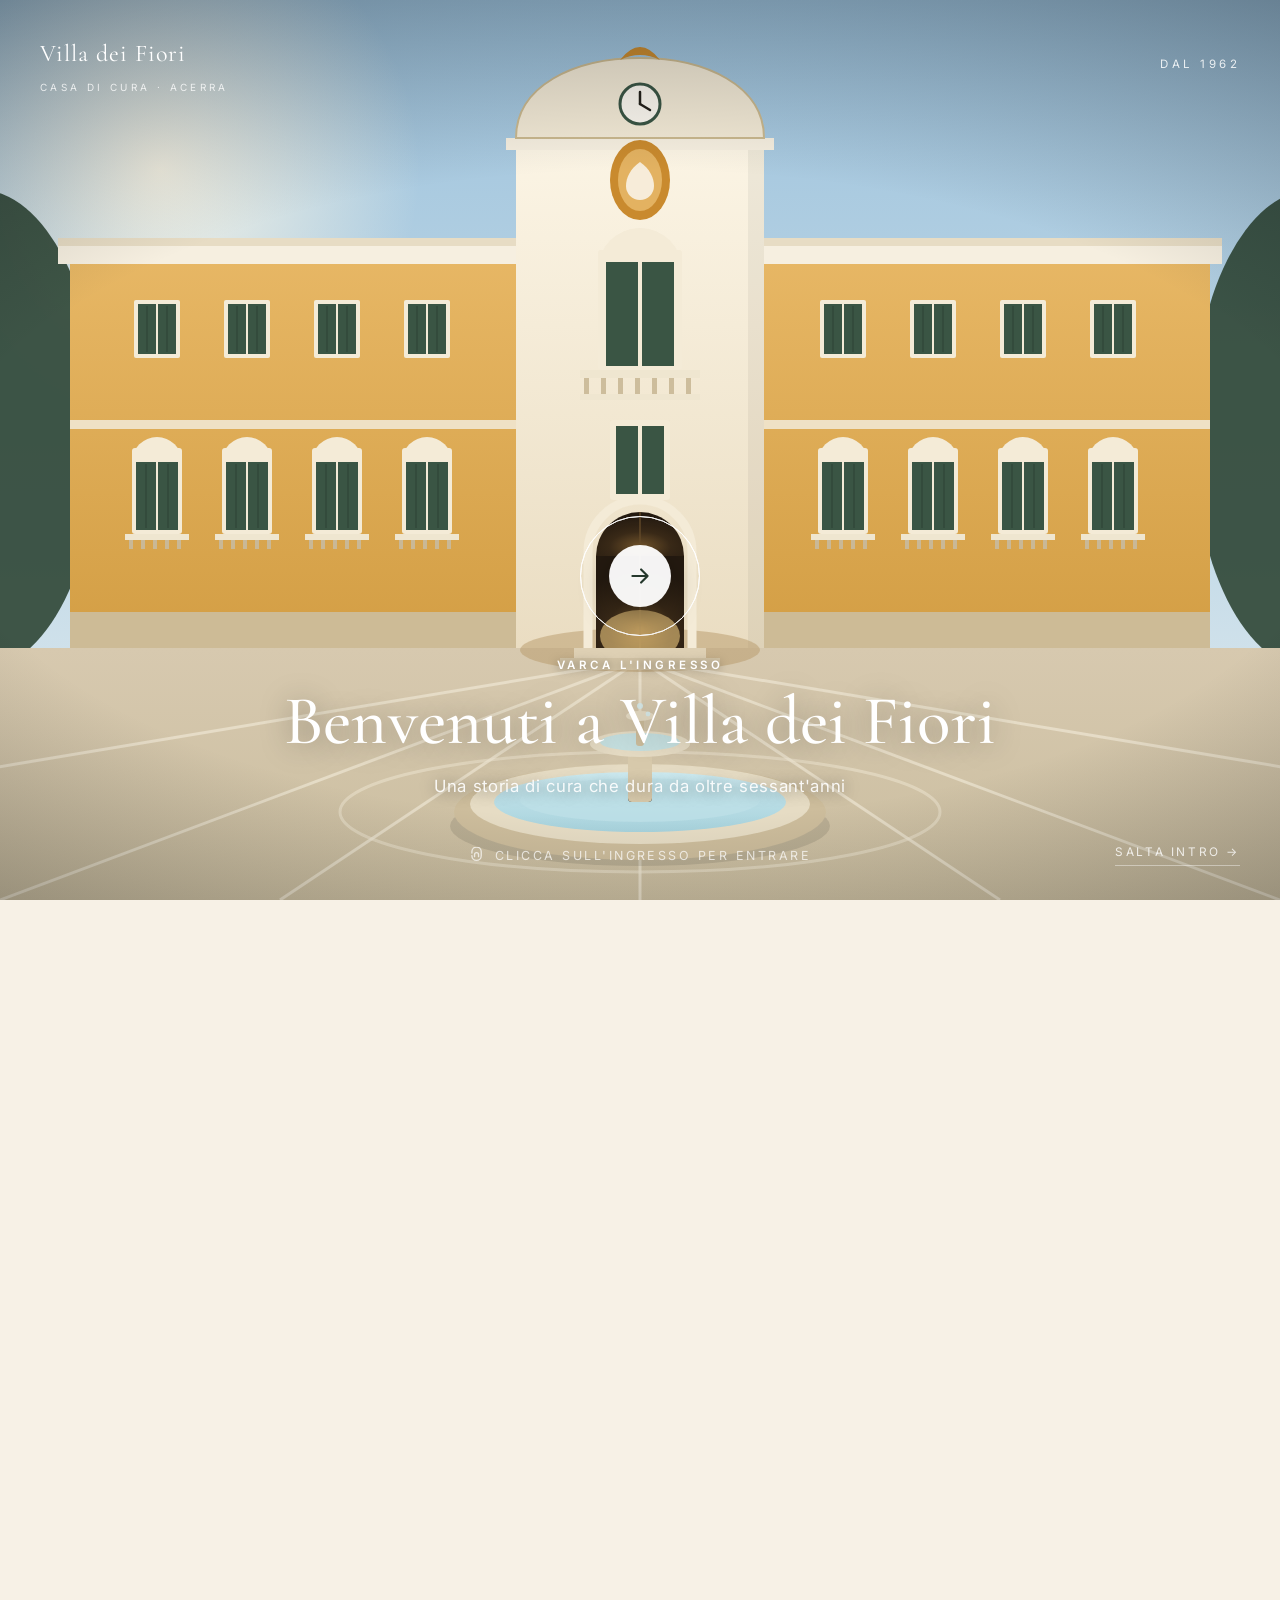
==== villa-dei-fiori-website/sito-premium/index.html @ 2bfd5ae2 "Add premium cinematic Villa dei Fiori site with real Acerra content New art-directed single-page exp" ====
<!DOCTYPE html>
<html lang="it">
<head>
<meta charset="UTF-8" />
<meta name="viewport" content="width=device-width, initial-scale=1.0" />
<title>Villa dei Fiori · Casa di Cura e Presidio di Riabilitazione — Acerra dal 1962</title>
<meta name="description" content="Villa dei Fiori, Acerra (NA): casa di cura privata accreditata SSN dal 1962. Chirurgia, medicina, area materno-infantile, emergenza-urgenza e presidio di riabilitazione avanzata." />
<link rel="preconnect" href="https://fonts.googleapis.com" />
<link rel="preconnect" href="https://fonts.gstatic.com" crossorigin />
<link href="https://fonts.googleapis.com/css2?family=Cormorant+Garamond:ital,wght@0,400;0,500;0,600;1,400;1,500&family=Inter:wght@400;500;600;700&display=swap" rel="stylesheet" />
<link rel="stylesheet" href="style.css" />
<link rel="icon" href="data:image/svg+xml,%3Csvg xmlns='http://www.w3.org/2000/svg' viewBox='0 0 100 100'%3E%3Ccircle cx='50' cy='50' r='48' fill='%233a5544'/%3E%3Crect x='40' y='34' width='20' height='34' fill='%23e3b261'/%3E%3Cpath d='M40 34a10 10 0 0 1 20 0z' fill='%23fbf7ef'/%3E%3Crect x='46' y='50' width='8' height='18' fill='%2325382c'/%3E%3C/svg%3E" />
</head>
<body class="intro-lock">

<!-- =========================================================
     INTRO — la facciata storica · clic sul portone per entrare
     (illustrazione vettoriale ispirata alla sede di Acerra)
     ========================================================= -->
<div class="intro" id="intro">
  <div class="intro__scene">
    <svg viewBox="0 0 1440 900" preserveAspectRatio="xMidYMid slice" aria-label="La sede storica di Villa dei Fiori">
      <defs>
        <linearGradient id="sky" x1="0" y1="0" x2="0" y2="1">
          <stop offset="0" stop-color="#9dc2dc"/><stop offset=".6" stop-color="#c4dbe8"/><stop offset="1" stop-color="#e8eef0"/>
        </linearGradient>
        <linearGradient id="fac" x1="0" y1="0" x2="0" y2="1">
          <stop offset="0" stop-color="#e7b765"/><stop offset="1" stop-color="#d39e44"/>
        </linearGradient>
        <linearGradient id="tower" x1="0" y1="0" x2="0" y2="1">
          <stop offset="0" stop-color="#fbf4e4"/><stop offset="1" stop-color="#eaddc2"/>
        </linearGradient>
        <linearGradient id="ground" x1="0" y1="0" x2="0" y2="1">
          <stop offset="0" stop-color="#d7c9af"/><stop offset="1" stop-color="#cabd9f"/>
        </linearGradient>
        <radialGradient id="door" cx="50%" cy="80%" r="70%">
          <stop offset="0" stop-color="#7a5a2e"/><stop offset=".5" stop-color="#3a2a18"/><stop offset="1" stop-color="#241a10"/>
        </radialGradient>
        <radialGradient id="sun" cx="50%" cy="50%" r="50%">
          <stop offset="0" stop-color="#fff8e6" stop-opacity=".9"/><stop offset="1" stop-color="#fff8e6" stop-opacity="0"/>
        </radialGradient>
        <linearGradient id="water" x1="0" y1="0" x2="0" y2="1">
          <stop offset="0" stop-color="#cdeaf0"/><stop offset="1" stop-color="#a7d2dc"/>
        </linearGradient>

        <!-- finestra: persiane verdi -->
        <g id="winS">
          <rect width="46" height="58" rx="2" fill="#f4ebd7"/>
          <rect x="4" y="4" width="18" height="50" fill="#3a5544"/><rect x="24" y="4" width="18" height="50" fill="#3a5544"/>
          <line x1="13" y1="6" x2="13" y2="52" stroke="#2c4334" stroke-width="1"/><line x1="33" y1="6" x2="33" y2="52" stroke="#2c4334" stroke-width="1"/>
        </g>
        <g id="winT">
          <rect x="-7" y="86" width="64" height="6" fill="#efe6d0"/>
          <g fill="#c9b896"><rect x="-3" y="92" width="4" height="9"/><rect x="9" y="92" width="4" height="9"/><rect x="21" y="92" width="4" height="9"/><rect x="33" y="92" width="4" height="9"/><rect x="45" y="92" width="4" height="9"/></g>
          <rect width="50" height="86" rx="3" fill="#f4ebd7"/>
          <path d="M0 14a25 25 0 0 1 50 0V14H0z" fill="#f4ebd7"/>
          <rect x="4" y="14" width="20" height="68" fill="#3a5544"/><rect x="26" y="14" width="20" height="68" fill="#3a5544"/>
          <line x1="14" y1="16" x2="14" y2="80" stroke="#2c4334" stroke-width="1"/><line x1="36" y1="16" x2="36" y2="80" stroke="#2c4334" stroke-width="1"/>
        </g>
        <g id="winG">
          <rect width="48" height="76" rx="2" fill="#2e2a22"/>
          <rect width="48" height="76" rx="2" fill="none" stroke="#f4ebd7" stroke-width="5"/>
          <g stroke="#cdbd9c" stroke-width="2"><line x1="16" y1="3" x2="16" y2="73"/><line x1="32" y1="3" x2="32" y2="73"/><line x1="3" y1="38" x2="45" y2="38"/></g>
        </g>
      </defs>

      <!-- cielo -->
      <rect width="1440" height="900" fill="url(#sky)"/>
      <circle cx="240" cy="170" r="260" fill="url(#sun)"/>

      <!-- alberi di cornice -->
      <g opacity=".9"><ellipse cx="60" cy="430" rx="120" ry="240" fill="#2f4636"/></g>
      <g opacity=".9"><ellipse cx="1392" cy="430" rx="120" ry="240" fill="#2f4636"/></g>

      <!-- terreno / cortile -->
      <rect x="0" y="648" width="1440" height="252" fill="url(#ground)"/>
      <!-- pavimentazione a raggiera -->
      <g stroke="#efe7d4" stroke-width="3" opacity=".7">
        <line x1="720" y1="660" x2="80" y2="900"/><line x1="720" y1="660" x2="360" y2="900"/>
        <line x1="720" y1="660" x2="720" y2="900"/><line x1="720" y1="660" x2="1080" y2="900"/>
        <line x1="720" y1="660" x2="1360" y2="900"/><line x1="720" y1="660" x2="0" y2="780"/><line x1="720" y1="660" x2="1440" y2="780"/>
      </g>
      <ellipse cx="720" cy="812" rx="300" ry="60" fill="none" stroke="#efe7d4" stroke-width="3" opacity=".5"/>

      <!-- corpo edificio: ali laterali -->
      <rect x="150" y="256" width="1140" height="392" fill="url(#fac)"/>
      <!-- cornicione superiore -->
      <rect x="138" y="244" width="1164" height="20" fill="#f6efe0"/>
      <rect x="138" y="238" width="1164" height="8" fill="#e7dcc4"/>
      <!-- marcapiano -->
      <rect x="150" y="420" width="1140" height="9" fill="#f1e7d2" opacity=".9"/>
      <!-- zoccolo -->
      <rect x="150" y="612" width="1140" height="36" fill="#cdbb96"/>

      <!-- finestre ala sinistra -->
      <use href="#winS" x="214" y="300"/><use href="#winS" x="304" y="300"/><use href="#winS" x="394" y="300"/><use href="#winS" x="484" y="300"/>
      <use href="#winT" x="212" y="448"/><use href="#winT" x="302" y="448"/><use href="#winT" x="392" y="448"/><use href="#winT" x="482" y="448"/>
      <!-- finestre ala destra -->
      <use href="#winS" x="900" y="300"/><use href="#winS" x="990" y="300"/><use href="#winS" x="1080" y="300"/><use href="#winS" x="1170" y="300"/>
      <use href="#winT" x="898" y="448"/><use href="#winT" x="988" y="448"/><use href="#winT" x="1078" y="448"/><use href="#winT" x="1168" y="448"/>

      <!-- AVANCORPO CENTRALE (torre) -->
      <rect x="596" y="150" width="248" height="498" fill="url(#tower)"/>
      <rect x="828" y="150" width="16" height="498" fill="#000" opacity=".05"/>
      <!-- coronamento barocco -->
      <path d="M586 150 L854 150 L854 138 L586 138 Z" fill="#f6efe0"/>
      <path d="M596 138 C596 86 654 58 720 58 C786 58 844 86 844 138 Z" fill="#f3ead6" stroke="#cbb98f" stroke-width="2"/>
      <path d="M700 60 q20 -26 40 0 q-20 -10 -40 0z" fill="#c98a2e"/>
      <!-- orologio -->
      <circle cx="720" cy="104" r="20" fill="#fbf7ef" stroke="#3a5544" stroke-width="3"/>
      <line x1="720" y1="104" x2="720" y2="92" stroke="#23201a" stroke-width="2.5" stroke-linecap="round"/>
      <line x1="720" y1="104" x2="730" y2="110" stroke="#23201a" stroke-width="2.5" stroke-linecap="round"/>
      <!-- stemma / medaglione -->
      <ellipse cx="720" cy="180" rx="30" ry="40" fill="#c98a2e"/>
      <ellipse cx="720" cy="180" rx="22" ry="31" fill="#e3b261"/>
      <path d="M720 162 c10 7 14 16 14 24 a14 14 0 0 1-28 0 c0-8 4-17 14-24z" fill="#fbf7ef" opacity=".85"/>
      <!-- finestrone centrale 1° piano con balcone -->
      <rect x="678" y="250" width="84" height="120" rx="3" fill="#f4ebd7"/>
      <path d="M678 270a42 42 0 0 1 84 0V270h-84z" fill="#f4ebd7"/>
      <rect x="686" y="262" width="32" height="104" fill="#3a5544"/><rect x="722" y="262" width="32" height="104" fill="#3a5544"/>
      <!-- balcone -->
      <rect x="660" y="370" width="120" height="8" fill="#efe6d0"/>
      <g fill="#cdbd9c"><rect x="664" y="378" width="5" height="16"/><rect x="681" y="378" width="5" height="16"/><rect x="698" y="378" width="5" height="16"/><rect x="715" y="378" width="5" height="16"/><rect x="732" y="378" width="5" height="16"/><rect x="749" y="378" width="5" height="16"/><rect x="766" y="378" width="5" height="16"/></g>
      <rect x="660" y="394" width="120" height="6" fill="#efe6d0"/>
      <!-- finestra 2° piano torre -->
      <rect x="690" y="420" width="60" height="80" rx="3" fill="#f4ebd7"/>
      <rect x="696" y="426" width="22" height="68" fill="#3a5544"/><rect x="722" y="426" width="22" height="68" fill="#3a5544"/>

      <!-- PORTONE D'INGRESSO (hotspot) -->
      <ellipse cx="720" cy="650" rx="120" ry="22" fill="#b89a6a" opacity=".5"/>
      <rect x="676" y="556" width="88" height="92" fill="url(#door)"/>
      <path d="M676 556a44 44 0 0 1 88 0Z" fill="url(#door)"/>
      <!-- cornice portale -->
      <path d="M668 648 V552 a52 52 0 0 1 104 0 V648" fill="none" stroke="#f4ebd7" stroke-width="9"/>
      <line x1="720" y1="512" x2="720" y2="648" stroke="#6b502c" stroke-width="2" opacity=".6"/>
      <!-- luce calda dall'interno -->
      <ellipse cx="720" cy="636" rx="40" ry="26" fill="#ffd98a" opacity=".55"/>
      <!-- gradini -->
      <rect x="654" y="648" width="132" height="10" fill="#ded0b4"/>
      <rect x="640" y="658" width="160" height="12" fill="#d3c4a6"/>

      <!-- FONTANA -->
      <ellipse cx="720" cy="826" rx="190" ry="40" fill="#000" opacity=".1"/>
      <ellipse cx="720" cy="812" rx="186" ry="48" fill="#cdbd9c"/>
      <ellipse cx="720" cy="804" rx="170" ry="40" fill="#e6dcc4"/>
      <ellipse cx="720" cy="802" rx="146" ry="30" fill="url(#water)"/>
      <ellipse cx="720" cy="800" rx="120" ry="22" fill="#bfe1e8" opacity=".7"/>
      <rect x="708" y="742" width="24" height="60" rx="4" fill="#d8caa c"/>
      <rect x="708" y="742" width="24" height="60" rx="4" fill="#d8caac"/>
      <ellipse cx="720" cy="744" rx="50" ry="13" fill="#e6dcc4"/>
      <ellipse cx="720" cy="742" rx="40" ry="9" fill="#bfe1e8" opacity=".8"/>
      <rect x="716" y="716" width="8" height="30" rx="3" fill="#cdbd9c"/>
      <ellipse cx="720" cy="716" rx="14" ry="5" fill="#e6dcc4"/>
      <g fill="#d6eef2" opacity=".8"><circle cx="720" cy="706" r="3"/><circle cx="712" cy="714" r="2.4"/><circle cx="728" cy="714" r="2.4"/></g>
    </svg>
  </div>
  <div class="intro__vignette"></div>

  <div class="intro__top">
    <div class="intro__brand">Villa dei Fiori<small>Casa di Cura · Acerra</small></div>
    <div class="intro__since">Dal 1962</div>
  </div>

  <div class="intro__caption">
    <h1>Benvenuti a Villa dei Fiori</h1>
    <p>Una storia di cura che dura da oltre sessant'anni</p>
  </div>

  <!-- hotspot sul portone -->
  <button class="intro__door" id="enterBtn" aria-label="Entra nel sito">
    <span class="ring"></span><span class="ring"></span><span class="ring"></span>
    <span class="knob"><svg viewBox="0 0 24 24" fill="none" stroke="currentColor" stroke-width="2" stroke-linecap="round" stroke-linejoin="round"><path d="M5 12h14M13 6l6 6-6 6"/></svg></span>
    <span class="intro__door-label">Varca l'ingresso</span>
  </button>

  <div class="intro__hint"><svg width="16" height="16" viewBox="0 0 24 24" fill="none" stroke="currentColor" stroke-width="2" stroke-linecap="round" stroke-linejoin="round"><path d="M9 11.5a3 3 0 0 1 6 0v3M9 14.5v-3"/><path d="M5 9V7a7 7 0 0 1 14 0v6a7 7 0 0 1-14 0"/></svg> Clicca sull'ingresso per entrare</div>
  <a href="#top" class="intro__skip" id="skipBtn">Salta intro →</a>
</div>

<div class="menu-backdrop"></div>

<!-- =========================================================
     HEADER
     ========================================================= -->
<header class="site-header">
  <div class="container nav">
    <a href="#top" class="brand" aria-label="Villa dei Fiori">
      <svg class="brand__crest" viewBox="0 0 100 100" aria-hidden="true"><circle cx="50" cy="50" r="48" fill="#3a5544"/><rect x="40" y="34" width="20" height="34" fill="#e3b261"/><path d="M40 34a10 10 0 0 1 20 0z" fill="#fbf7ef"/><rect x="46" y="50" width="8" height="18" fill="#25382c"/><circle cx="50" cy="26" r="3" fill="#fbf7ef"/></svg>
      <span class="brand__txt">Villa dei Fiori<span>Casa di Cura · dal 1962</span></span>
    </a>
    <nav class="nav__links" aria-label="Menu principale">
      <a href="#storia">Storia</a>
      <a href="#reparti">Reparti</a>
      <a href="#riabilitazione">Riabilitazione</a>
      <a href="#sedi">Le sedi</a>
      <a href="#contatti">Contatti</a>
      <a href="#contatti" class="btn btn--solid">Centro Prenotazioni</a>
    </nav>
    <div class="nav__cta">
      <a href="tel:+390813190111" class="nav__phone"><svg viewBox="0 0 24 24" fill="none" stroke="currentColor" stroke-width="2" stroke-linecap="round" stroke-linejoin="round"><path d="M22 16.92v3a2 2 0 0 1-2.18 2 19.79 19.79 0 0 1-8.63-3.07 19.5 19.5 0 0 1-6-6 19.79 19.79 0 0 1-3.07-8.67A2 2 0 0 1 4.11 2h3a2 2 0 0 1 2 1.72c.13.96.36 1.9.7 2.81a2 2 0 0 1-.45 2.11L8.09 9.91a16 16 0 0 0 6 6l1.27-1.27a2 2 0 0 1 2.11-.45c.9.34 1.85.57 2.81.7A2 2 0 0 1 22 16.92z"/></svg> 081 3190111</a>
      <a href="#contatti" class="btn btn--solid">Prenotazioni</a>
      <button class="nav__toggle" aria-label="Apri menu"><span></span></button>
    </div>
  </div>
</header>

<!-- =========================================================
     SITO
     ========================================================= -->
<div class="site" id="top">
<main>
  <!-- HERO -->
  <section class="hero">
    <div class="container hero__grid">
      <div>
        <span class="hero__since" data-reveal>Acerra (NA) · <b>dal 1962</b></span>
        <h1 data-reveal data-delay="1">La cura che <em>guarisce</em>, in un luogo che accoglie.</h1>
        <p class="hero__lead" data-reveal data-delay="2">Villa dei Fiori è una casa di cura privata accreditata con il Servizio Sanitario Nazionale: chirurgia, medicina, area materno-infantile, emergenza-urgenza e un avanzato presidio di riabilitazione, riuniti in un palazzo storico nel cuore di Acerra.</p>
        <div class="hero__actions" data-reveal data-delay="3">
          <a href="#contatti" class="btn btn--solid">Centro Prenotazioni <svg viewBox="0 0 24 24" fill="none" stroke="currentColor" stroke-width="2" stroke-linecap="round" stroke-linejoin="round"><path d="M5 12h14M13 6l6 6-6 6"/></svg></a>
          <a href="#reparti" class="btn btn--line">Esplora i reparti</a>
        </div>
      </div>
      <div class="hero__emblem" data-reveal data-delay="2">
        <div class="hero__frame">
          <svg viewBox="0 0 400 300" aria-label="La sede storica di Villa dei Fiori">
            <rect width="400" height="300" fill="url(#sky)"/>
            <defs></defs>
            <rect width="400" height="300" fill="#cfe0ea"/>
            <rect x="0" y="210" width="400" height="90" fill="#d7c9af"/>
            <rect x="40" y="96" width="320" height="116" fill="#e3b261"/>
            <rect x="36" y="90" width="328" height="8" fill="#f6efe0"/>
            <rect x="170" y="60" width="60" height="152" fill="#f3ead6"/>
            <path d="M170 60a30 18 0 0 1 60 0z" fill="#f3ead6"/>
            <circle cx="200" cy="74" r="7" fill="#fbf7ef" stroke="#3a5544" stroke-width="2"/>
            <rect x="184" y="150" width="32" height="50" fill="#3a2a18"/>
            <path d="M184 150a16 16 0 0 1 32 0z" fill="#3a2a18"/>
            <g fill="#3a5544"><rect x="60" y="120" width="20" height="30"/><rect x="96" y="120" width="20" height="30"/><rect x="132" y="120" width="20" height="30"/><rect x="248" y="120" width="20" height="30"/><rect x="284" y="120" width="20" height="30"/><rect x="320" y="120" width="20" height="30"/></g>
            <ellipse cx="200" cy="250" rx="60" ry="14" fill="#e6dcc4"/><ellipse cx="200" cy="247" rx="46" ry="9" fill="#bfe1e8"/>
            <rect x="194" y="222" width="12" height="26" fill="#cdbd9c"/>
          </svg>
          <div class="hero__plate"><b>La sede storica</b><span>Acerra · est. 1962</span></div>
        </div>
      </div>
    </div>
  </section>

  <!-- FACTS -->
  <section class="facts">
    <div class="container facts__grid">
      <div class="fact" data-reveal><div class="fact__n">1962</div><div class="fact__l">Anno di fondazione</div></div>
      <div class="fact" data-reveal data-delay="1"><div class="fact__n"><span data-count="242">0</span></div><div class="fact__l">Posti letto</div></div>
      <div class="fact" data-reveal data-delay="2"><div class="fact__n"><span data-count="20" data-suffix="+">0</span></div><div class="fact__l">Specialità cliniche</div></div>
      <div class="fact" data-reveal data-delay="3"><div class="fact__n">24h</div><div class="fact__l">Pronto Soccorso</div></div>
    </div>
  </section>

  <!-- STORIA -->
  <section class="section" id="storia">
    <div class="container split">
      <div class="split__media" data-reveal>
        <div class="photo-slot">
          <svg viewBox="0 0 24 24" fill="none" stroke="currentColor" stroke-width="1.4" stroke-linecap="round" stroke-linejoin="round"><rect x="3" y="3" width="18" height="18" rx="2"/><circle cx="8.5" cy="8.5" r="1.5"/><path d="m21 15-5-5L5 21"/></svg>
          <span>Foto: la sede storica di Acerra</span>
        </div>
      </div>
      <div class="split__body" data-reveal data-delay="1">
        <span class="kicker">La nostra storia</span>
        <h2 class="h-section">Dal 1962, una storia <em>di fiducia</em></h2>
        <p class="lead">Fondata nel 1962, Villa dei Fiori è cresciuta fino a diventare un punto di riferimento sanitario per Acerra e per l'intera area napoletana: un istituto clinico privato accreditato presso il Servizio Sanitario Nazionale.</p>
        <p>Tradizione e innovazione convivono tra le nostre mura. Il palazzo storico che ci ospita — con la facciata Liberty e il cortile della fontana — è parte della nostra identità: un ambiente che mette a proprio agio i pazienti e le loro famiglie, in ogni momento del percorso di cura.</p>
        <div class="signature">
          <svg class="signature__mark" viewBox="0 0 100 100"><circle cx="50" cy="50" r="48" fill="none" stroke="#c98a2e" stroke-width="2"/><rect x="40" y="36" width="20" height="30" fill="#3a5544"/><path d="M40 36a10 9 0 0 1 20 0z" fill="#c98a2e"/></svg>
          <div><b>Villa dei Fiori S.r.l.</b><span>Casa di Cura Privata accreditata SSN</span></div>
        </div>
      </div>
    </div>
  </section>

  <!-- REPARTI -->
  <section class="section section--paper2" id="reparti">
    <div class="container">
      <div class="dept-head">
        <div data-reveal>
          <span class="kicker">Reparti &amp; specialità</span>
          <h2 class="h-section" style="margin-top:18px">Un ospedale <em>completo</em></h2>
        </div>
        <p class="lead" data-reveal data-delay="1" style="max-width:420px">Prestazioni in ricovero ordinario, day hospital e day surgery, oltre a un'ampia attività ambulatoriale nelle principali branche specialistiche.</p>
      </div>
      <div class="dept-cols" data-reveal data-delay="1">
        <div class="dept"><span class="dept__n">01</span><span class="dept__name">Chirurgia Generale</span></div>
        <div class="dept"><span class="dept__n">02</span><span class="dept__name">Chirurgia Plastica</span></div>
        <div class="dept"><span class="dept__n">03</span><span class="dept__name">Chirurgia Vascolare</span></div>
        <div class="dept"><span class="dept__n">04</span><span class="dept__name">Cardiochirurgia</span></div>
        <div class="dept"><span class="dept__n">05</span><span class="dept__name">Cardiologia <small>U.T.I.C. — Unità di Terapia Intensiva Coronarica</small></span></div>
        <div class="dept"><span class="dept__n">06</span><span class="dept__name">Medicina Generale</span></div>
        <div class="dept"><span class="dept__n">07</span><span class="dept__name">Ortopedia e Traumatologia</span></div>
        <div class="dept"><span class="dept__n">08</span><span class="dept__name">Urologia</span></div>
        <div class="dept"><span class="dept__n">09</span><span class="dept__name">Oculistica</span></div>
        <div class="dept"><span class="dept__n">10</span><span class="dept__name">Otorinolaringoiatria</span></div>
        <div class="dept"><span class="dept__n">11</span><span class="dept__name">Angiologia</span></div>
        <div class="dept"><span class="dept__n">12</span><span class="dept__name">Ostetricia e Ginecologia</span></div>
        <div class="dept"><span class="dept__n">13</span><span class="dept__name">Neonatologia <small>T.I.N. — Terapia Intensiva Neonatale</small></span></div>
        <div class="dept"><span class="dept__n">14</span><span class="dept__name">Rianimazione</span></div>
        <div class="dept"><span class="dept__n">15</span><span class="dept__name">Pronto Soccorso</span></div>
        <div class="dept"><span class="dept__n">16</span><span class="dept__name">Pronto Soccorso Ostetrico</span></div>
        <div class="dept"><span class="dept__n">17</span><span class="dept__name">Endoscopia</span></div>
        <div class="dept"><span class="dept__n">18</span><span class="dept__name">Diagnostica per Immagini</span></div>
        <div class="dept"><span class="dept__n">19</span><span class="dept__name">Laboratorio Analisi Cliniche</span></div>
        <div class="dept"><span class="dept__n">20</span><span class="dept__name">Riabilitazione</span></div>
      </div>
    </div>
  </section>

  <!-- RIABILITAZIONE -->
  <section class="section section--green" id="riabilitazione">
    <div class="container">
      <div class="sec-head" data-reveal style="max-width:720px;margin-bottom:54px">
        <span class="kicker">Presidio di Riabilitazione</span>
        <h2 class="h-section" style="margin-top:18px">Recuperare, passo dopo passo</h2>
        <p class="lead" style="margin-top:18px">Un centro dedicato dove personale altamente specializzato accompagna ogni paziente nel recupero, con percorsi personalizzati e tecnologie avanzate.</p>
      </div>
      <div class="rehab-grid">
        <article class="rehab" data-reveal><div class="rehab__ic"><svg viewBox="0 0 24 24" fill="none" stroke="currentColor" stroke-width="1.5" stroke-linecap="round" stroke-linejoin="round"><circle cx="12" cy="12" r="9"/><path d="M12 3a9 9 0 0 0 0 18M8 12h8"/></svg></div><h3>Ossigeno-terapia iperbarica</h3><p>Trattamenti in camera iperbarica per la cura di numerose patologie.</p></article>
        <article class="rehab" data-reveal data-delay="1"><div class="rehab__ic"><svg viewBox="0 0 24 24" fill="none" stroke="currentColor" stroke-width="1.5" stroke-linecap="round" stroke-linejoin="round"><path d="M3 12h4l2 6 4-12 2 6h6"/></svg></div><h3>Riabilitazione cardio-respiratoria</h3><p>Recupero della funzionalità cardiaca e polmonare.</p></article>
        <article class="rehab" data-reveal data-delay="2"><div class="rehab__ic"><svg viewBox="0 0 24 24" fill="none" stroke="currentColor" stroke-width="1.5" stroke-linecap="round" stroke-linejoin="round"><path d="M9 2a3 3 0 0 0-3 3 3 3 0 0 0-1 5 3 3 0 0 0 2 5 3 3 0 0 0 6 0V5a3 3 0 0 0-3-3z"/><path d="M15 8a3 3 0 0 1 1 5"/></svg></div><h3>Riabilitazione neurologica</h3><p>Reparto neuromotorio per esiti di patologie del sistema nervoso.</p></article>
        <article class="rehab" data-reveal><div class="rehab__ic"><svg viewBox="0 0 24 24" fill="none" stroke="currentColor" stroke-width="1.5" stroke-linecap="round" stroke-linejoin="round"><path d="M4 20v-5a8 8 0 0 1 16 0v5M2 20h20M12 4V2"/></svg></div><h3>Riabilitazione ortopedica</h3><p>Recupero funzionale post-trauma e post-intervento.</p></article>
        <article class="rehab" data-reveal data-delay="1"><div class="rehab__ic"><svg viewBox="0 0 24 24" fill="none" stroke="currentColor" stroke-width="1.5" stroke-linecap="round" stroke-linejoin="round"><path d="M19 14c1.5-1.5 3-3.2 3-5.5A5.5 5.5 0 0 0 16.5 3c-1.8 0-3 .5-4.5 2-1.5-1.5-2.7-2-4.5-2A5.5 5.5 0 0 0 2 8.5c0 2.3 1.5 4 3 5.5l7 7Z"/></svg></div><h3>Riabilitazione uro-ginecologica</h3><p>Percorsi dedicati alla riabilitazione del pavimento pelvico.</p></article>
        <article class="rehab" data-reveal data-delay="2"><div class="rehab__ic"><svg viewBox="0 0 24 24" fill="none" stroke="currentColor" stroke-width="1.5" stroke-linecap="round" stroke-linejoin="round"><path d="M17 21v-2a4 4 0 0 0-4-4H5a4 4 0 0 0-4 4v2"/><circle cx="9" cy="7" r="4"/><path d="M23 21v-2a4 4 0 0 0-3-3.87"/></svg></div><h3>Fisioterapia</h3><p>Terapie manuali e strumentali per il benessere del movimento.</p></article>
        <article class="rehab" data-reveal><div class="rehab__ic"><svg viewBox="0 0 24 24" fill="none" stroke="currentColor" stroke-width="1.5" stroke-linecap="round" stroke-linejoin="round"><path d="M3 11l18-5v12M3 11v6a3 3 0 0 0 6 0v-4"/></svg></div><h3>Logopedia</h3><p>Recupero del linguaggio, della voce e della deglutizione.</p></article>
        <article class="rehab" data-reveal data-delay="1"><div class="rehab__ic"><svg viewBox="0 0 24 24" fill="none" stroke="currentColor" stroke-width="1.5" stroke-linecap="round" stroke-linejoin="round"><circle cx="12" cy="12" r="3"/><path d="M12 5v2M12 17v2M5 12h2M17 12h2M7 7l1.5 1.5M15.5 15.5 17 17M17 7l-1.5 1.5M8.5 15.5 7 17"/></svg></div><h3>Terapia occupazionale</h3><p>Riconquistare autonomia nelle attività di ogni giorno.</p></article>
        <article class="rehab" data-reveal data-delay="2"><div class="rehab__ic"><svg viewBox="0 0 24 24" fill="none" stroke="currentColor" stroke-width="1.5" stroke-linecap="round" stroke-linejoin="round"><path d="M9 18V5l12-2v13"/><circle cx="6" cy="18" r="3"/><circle cx="18" cy="16" r="3"/></svg></div><h3>Musicoterapia &amp; psicoterapia</h3><p>Sostegno psicologico ed emotivo lungo tutto il percorso.</p></article>
      </div>
    </div>
  </section>

  <!-- SEDI -->
  <section class="section" id="sedi">
    <div class="container">
      <div class="sec-head" data-reveal style="max-width:680px;margin-bottom:50px">
        <span class="kicker">Le nostre sedi</span>
        <h2 class="h-section" style="margin-top:18px">Dove trovarci</h2>
      </div>
      <div class="sedi">
        <article class="sede" data-reveal>
          <span class="sede__tag">Sede principale · Casa di Cura</span>
          <h3>Acerra <span style="color:var(--muted);font-size:1.1rem">(NA)</span></h3>
          <div class="sede__row"><svg viewBox="0 0 24 24" fill="none" stroke="currentColor" stroke-width="2" stroke-linecap="round" stroke-linejoin="round"><path d="M21 10c0 7-9 13-9 13s-9-6-9-13a9 9 0 0 1 18 0z"/><circle cx="12" cy="10" r="3"/></svg><span>Corso Italia, 157 — 80011 Acerra (NA)</span></div>
          <div class="sede__row"><svg viewBox="0 0 24 24" fill="none" stroke="currentColor" stroke-width="2" stroke-linecap="round" stroke-linejoin="round"><path d="M22 16.92v3a2 2 0 0 1-2.18 2 19.79 19.79 0 0 1-8.63-3.07 19.5 19.5 0 0 1-6-6 19.79 19.79 0 0 1-3.07-8.67A2 2 0 0 1 4.11 2h3a2 2 0 0 1 2 1.72c.13.96.36 1.9.7 2.81a2 2 0 0 1-.45 2.11L8.09 9.91a16 16 0 0 0 6 6l1.27-1.27a2 2 0 0 1 2.11-.45c.9.34 1.85.57 2.81.7A2 2 0 0 1 22 16.92z"/></svg><span><a href="tel:+390813190111">081 3190111</a> · <a href="tel:+390818857624">081 8857624</a></span></div>
          <div class="sede__row"><svg viewBox="0 0 24 24" fill="none" stroke="currentColor" stroke-width="2" stroke-linecap="round" stroke-linejoin="round"><rect x="2" y="4" width="20" height="16" rx="2"/><path d="m22 7-10 5L2 7"/></svg><span><a href="mailto:info@villadeifiori.it">info@villadeifiori.it</a></span></div>
        </article>
        <article class="sede" data-reveal data-delay="1">
          <span class="sede__tag">Presidio di Riabilitazione</span>
          <h3>Nocera Inferiore <span style="color:var(--muted);font-size:1.1rem">(SA)</span></h3>
          <div class="sede__row"><svg viewBox="0 0 24 24" fill="none" stroke="currentColor" stroke-width="2" stroke-linecap="round" stroke-linejoin="round"><path d="M21 10c0 7-9 13-9 13s-9-6-9-13a9 9 0 0 1 18 0z"/><circle cx="12" cy="10" r="3"/></svg><span>Via Poggio San Pantaleone — 84014 Nocera Inferiore (SA)</span></div>
          <div class="sede__row"><svg viewBox="0 0 24 24" fill="none" stroke="currentColor" stroke-width="2" stroke-linecap="round" stroke-linejoin="round"><path d="M22 16.92v3a2 2 0 0 1-2.18 2 19.79 19.79 0 0 1-8.63-3.07 19.5 19.5 0 0 1-6-6 19.79 19.79 0 0 1-3.07-8.67A2 2 0 0 1 4.11 2h3a2 2 0 0 1 2 1.72c.13.96.36 1.9.7 2.81a2 2 0 0 1-.45 2.11L8.09 9.91a16 16 0 0 0 6 6l1.27-1.27a2 2 0 0 1 2.11-.45c.9.34 1.85.57 2.81.7A2 2 0 0 1 22 16.92z"/></svg><span><a href="tel:+390815178787">081 5178787</a> · Fax 081 925755</span></div>
          <div class="sede__row"><svg viewBox="0 0 24 24" fill="none" stroke="currentColor" stroke-width="2" stroke-linecap="round" stroke-linejoin="round"><rect x="2" y="4" width="20" height="16" rx="2"/><path d="m22 7-10 5L2 7"/></svg><span><a href="mailto:ambulatorio@villadeifiori.it">ambulatorio@villadeifiori.it</a></span></div>
        </article>
      </div>
    </div>
  </section>

  <!-- CTA / CONTATTI -->
  <section class="section section--paper2" id="contatti">
    <div class="container">
      <div class="cta-band" data-reveal>
        <span class="kicker" style="justify-content:center;color:var(--ochre)">Centro Prenotazioni</span>
        <h2 style="margin-top:18px">Hai bisogno di una visita o di un esame?</h2>
        <p>Il nostro personale ti guida nella prenotazione di ricoveri, visite specialistiche, esami diagnostici e percorsi di riabilitazione.</p>
        <div class="hero__actions">
          <a href="tel:+390813190111" class="btn btn--gold"><svg viewBox="0 0 24 24" fill="none" stroke="currentColor" stroke-width="2" stroke-linecap="round" stroke-linejoin="round"><path d="M22 16.92v3a2 2 0 0 1-2.18 2 19.79 19.79 0 0 1-8.63-3.07 19.5 19.5 0 0 1-6-6 19.79 19.79 0 0 1-3.07-8.67A2 2 0 0 1 4.11 2h3a2 2 0 0 1 2 1.72c.13.96.36 1.9.7 2.81a2 2 0 0 1-.45 2.11L8.09 9.91a16 16 0 0 0 6 6l1.27-1.27a2 2 0 0 1 2.11-.45c.9.34 1.85.57 2.81.7A2 2 0 0 1 22 16.92z"/></svg> Chiama 081 3190111</a>
          <a href="mailto:info@villadeifiori.it" class="btn btn--ghost-light">Scrivi a info@villadeifiori.it</a>
        </div>
      </div>
    </div>
  </section>
</main>

<!-- FOOTER -->
<footer class="site-footer">
  <div class="container footer-grid">
    <div class="footer-brand">
      <div class="brand"><svg class="brand__crest" viewBox="0 0 100 100"><circle cx="50" cy="50" r="48" fill="#3a5544"/><rect x="40" y="34" width="20" height="34" fill="#e3b261"/><path d="M40 34a10 10 0 0 1 20 0z" fill="#fbf7ef"/><rect x="46" y="50" width="8" height="18" fill="#25382c"/></svg><span class="brand__txt" style="color:#fff">Villa dei Fiori<span>Casa di Cura · dal 1962</span></span></div>
      <p>Casa di cura privata accreditata con il Servizio Sanitario Nazionale e presidio di riabilitazione, al servizio della salute dal 1962.</p>
      <div class="footer-social">
        <a href="https://www.facebook.com/villadeifioripresidioospedaliero/" aria-label="Facebook"><svg viewBox="0 0 24 24" fill="currentColor"><path d="M18 2h-3a5 5 0 0 0-5 5v3H7v4h3v8h4v-8h3l1-4h-4V7a1 1 0 0 1 1-1h3z"/></svg></a>
        <a href="#" aria-label="Instagram"><svg viewBox="0 0 24 24" fill="none" stroke="currentColor" stroke-width="2"><rect x="2" y="2" width="20" height="20" rx="5"/><circle cx="12" cy="12" r="4"/><circle cx="17.5" cy="6.5" r="1.2" fill="currentColor" stroke="none"/></svg></a>
      </div>
    </div>
    <div class="footer-col"><h4>Reparti</h4><ul><li><a href="#reparti">Chirurgie</a></li><li><a href="#reparti">Cardiologia &amp; U.T.I.C.</a></li><li><a href="#reparti">Materno-Infantile</a></li><li><a href="#reparti">Pronto Soccorso</a></li><li><a href="#reparti">Diagnostica</a></li></ul></div>
    <div class="footer-col"><h4>Riabilitazione</h4><ul><li><a href="#riabilitazione">Ossigeno-terapia iperbarica</a></li><li><a href="#riabilitazione">Neuromotorio</a></li><li><a href="#riabilitazione">Cardio-respiratoria</a></li><li><a href="#riabilitazione">Fisioterapia</a></li><li><a href="#riabilitazione">Logopedia</a></li></ul></div>
    <div class="footer-col"><h4>Contatti</h4><ul>
      <li><svg viewBox="0 0 24 24" fill="none" stroke="currentColor" stroke-width="2" stroke-linecap="round" stroke-linejoin="round"><path d="M21 10c0 7-9 13-9 13s-9-6-9-13a9 9 0 0 1 18 0z"/><circle cx="12" cy="10" r="3"/></svg> Corso Italia, 157 — Acerra (NA)</li>
      <li><svg viewBox="0 0 24 24" fill="none" stroke="currentColor" stroke-width="2" stroke-linecap="round" stroke-linejoin="round"><path d="M22 16.92v3a2 2 0 0 1-2.18 2 19.79 19.79 0 0 1-8.63-3.07 19.5 19.5 0 0 1-6-6 19.79 19.79 0 0 1-3.07-8.67A2 2 0 0 1 4.11 2h3a2 2 0 0 1 2 1.72c.13.96.36 1.9.7 2.81a2 2 0 0 1-.45 2.11L8.09 9.91a16 16 0 0 0 6 6l1.27-1.27a2 2 0 0 1 2.11-.45c.9.34 1.85.57 2.81.7A2 2 0 0 1 22 16.92z"/></svg> 081 3190111</li>
      <li><svg viewBox="0 0 24 24" fill="none" stroke="currentColor" stroke-width="2" stroke-linecap="round" stroke-linejoin="round"><rect x="2" y="4" width="20" height="16" rx="2"/><path d="m22 7-10 5L2 7"/></svg> info@villadeifiori.it</li>
    </ul></div>
  </div>
  <div class="container footer-bottom">
    <span>© <span data-year>2026</span> Villa dei Fiori S.r.l. — Casa di Cura Privata accreditata SSN · P.IVA [DA CONFERMARE]</span>
    <span><a href="#">Privacy</a> · <a href="#">Cookie</a> · <a href="#">Carta dei Servizi</a></span>
  </div>
</footer>
</div>

<script src="app.js"></script>
</body>
</html>
---- villa-dei-fiori-website/sito-premium/style.css ----
/* ============================================================
   Villa dei Fiori · Acerra (NA) — dal 1962
   Sito premium · art direction tratta dal palazzo storico
   Palette: ocra facciata · verde persiane · cielo · pietra · avorio
   ============================================================ */

:root{
  /* Colori presi dall'edificio */
  --paper:      #f7f1e6;   /* avorio caldo */
  --paper-2:    #efe6d4;
  --cream:      #fbf7ef;
  --ochre:      #c98a2e;   /* giallo facciata */
  --ochre-deep: #9c6b1c;
  --ochre-soft: #f0dcb4;
  --green:      #3a5544;   /* verde persiane */
  --green-deep: #25382c;
  --green-soft: #e2e8e0;
  --sky:        #9cc0d8;
  --stone:      #d8cab0;
  --ink:        #23201a;
  --ink-soft:   #5b5347;
  --muted:      #8a8270;
  --line:       #e4d9c6;
  --gold:       #b9912f;
  --white:      #fff;

  --serif: "Cormorant Garamond", "Fraunces", Georgia, "Times New Roman", serif;
  --sans:  "Inter", -apple-system, BlinkMacSystemFont, "Segoe UI", Roboto, Helvetica, Arial, sans-serif;

  --container: 1240px;
  --radius: 4px;            /* spigoli essenziali, editoriali */
  --radius-lg: 10px;
  --shadow-sm: 0 1px 3px rgba(35,32,26,.08);
  --shadow:    0 24px 60px -28px rgba(35,32,26,.4);
  --shadow-lg: 0 50px 110px -40px rgba(35,32,26,.55);
  --ease: cubic-bezier(.22,.61,.36,1);
  --ease-dramatic: cubic-bezier(.7,0,.2,1);
}

*,*::before,*::after{ box-sizing:border-box; }
*{ margin:0; }
html{ scroll-behavior:smooth; -webkit-text-size-adjust:100%; }
body{
  font-family:var(--sans); color:var(--ink); background:var(--paper);
  line-height:1.7; font-size:17px; -webkit-font-smoothing:antialiased;
  text-rendering:optimizeLegibility; overflow-x:hidden;
}
body.intro-lock{ overflow:hidden; height:100vh; }
img,svg{ display:block; max-width:100%; }
a{ color:inherit; text-decoration:none; }
ul{ list-style:none; padding:0; }
button{ font-family:inherit; cursor:pointer; border:0; background:none; color:inherit; }
h1,h2,h3,h4{ font-family:var(--serif); font-weight:500; line-height:1.06; color:var(--ink); letter-spacing:.002em; }

/* paper grain texture */
body::before{
  content:""; position:fixed; inset:0; z-index:1; pointer-events:none; opacity:.4;
  background-image:url("data:image/svg+xml,%3Csvg xmlns='http://www.w3.org/2000/svg' width='160' height='160'%3E%3Cfilter id='n'%3E%3CfeTurbulence type='fractalNoise' baseFrequency='.8' numOctaves='2' stitchTiles='stitch'/%3E%3CfeColorMatrix type='saturate' values='0'/%3E%3C/filter%3E%3Crect width='100%25' height='100%25' filter='url(%23n)' opacity='.5'/%3E%3C/svg%3E");
  mix-blend-mode:multiply;
}

.container{ width:100%; max-width:var(--container); margin-inline:auto; padding-inline:28px; }
.section{ padding:clamp(72px,10vw,150px) 0; position:relative; }
.section--paper2{ background:var(--paper-2); }
.section--green{ background:var(--green-deep); color:#e7eee8; }
.section--ink{ background:var(--ink); color:#e9e3d6; }

/* ---- Eyebrow / labels ---- */
.kicker{
  display:inline-flex; align-items:center; gap:14px;
  font-family:var(--sans); font-size:.74rem; font-weight:600; letter-spacing:.28em;
  text-transform:uppercase; color:var(--ochre-deep);
}
.kicker::before{ content:""; width:34px; height:1px; background:var(--gold); }
.section--green .kicker, .section--ink .kicker{ color:var(--ochre); }
.section--green .kicker::before, .section--ink .kicker::before{ background:var(--ochre); }

.h-display{ font-size:clamp(2.6rem,6vw,5rem); font-weight:500; letter-spacing:-.01em; }
.h-section{ font-size:clamp(2.1rem,4.6vw,3.6rem); }
.h-section em{ font-style:italic; color:var(--ochre-deep); }
.section--green .h-section, .section--green .h-section em, .section--ink .h-section{ color:#fff; }
.lead{ font-size:1.22rem; color:var(--ink-soft); line-height:1.65; font-weight:400; }
.section--green .lead{ color:#bfd0c4; }

/* ---- Buttons ---- */
.btn{
  display:inline-flex; align-items:center; gap:.7em; padding:16px 30px; border-radius:999px;
  font-family:var(--sans); font-weight:600; font-size:.96rem; letter-spacing:.01em;
  transition:transform .3s var(--ease), box-shadow .3s var(--ease), background .3s, color .3s, border-color .3s;
  white-space:nowrap; position:relative;
}
.btn svg{ width:18px; height:18px; }
.btn--solid{ background:var(--green); color:#fff; }
.btn--solid:hover{ background:var(--green-deep); transform:translateY(-3px); box-shadow:0 18px 30px -16px rgba(37,56,44,.8); }
.btn--gold{ background:var(--ochre); color:#2c1f08; }
.btn--gold:hover{ background:var(--ochre-deep); color:#fff; transform:translateY(-3px); }
.btn--line{ background:transparent; color:var(--ink); box-shadow:inset 0 0 0 1px var(--ink); }
.btn--line:hover{ background:var(--ink); color:var(--paper); transform:translateY(-3px); }
.btn--ghost-light{ background:transparent; color:#fff; box-shadow:inset 0 0 0 1px rgba(255,255,255,.45); }
.btn--ghost-light:hover{ background:rgba(255,255,255,.12); transform:translateY(-3px); }
.btn--light{ background:var(--cream); color:var(--green-deep); }
.btn--light:hover{ transform:translateY(-3px); box-shadow:var(--shadow); }

/* ============================================================
   INTRO — facciata cinematografica + ingresso cliccabile
   ============================================================ */
.intro{
  position:fixed; inset:0; z-index:1000; overflow:hidden; background:#0d141a;
  transform-origin:50% 72%;
  transition:transform 1.5s var(--ease-dramatic), opacity 1s ease 0.55s, filter 1.4s var(--ease-dramatic);
}
.intro__scene{ position:absolute; inset:0; width:100%; height:100%; }
.intro__scene svg{ width:100%; height:100%; object-fit:cover; }
.intro__vignette{ position:absolute; inset:0; background:radial-gradient(120% 80% at 50% 55%, transparent 45%, rgba(8,12,16,.55) 100%); pointer-events:none; }

.intro__top{ position:absolute; top:0; left:0; right:0; z-index:5; padding:34px 40px; display:flex; justify-content:space-between; align-items:center; color:#fff; }
.intro__brand{ font-family:var(--serif); font-size:1.5rem; letter-spacing:.04em; }
.intro__brand small{ display:block; font-family:var(--sans); font-size:.62rem; letter-spacing:.34em; text-transform:uppercase; opacity:.8; margin-top:4px; }
.intro__since{ font-family:var(--sans); font-size:.72rem; letter-spacing:.3em; text-transform:uppercase; opacity:.85; }

.intro__caption{ position:absolute; left:0; right:0; bottom:11%; z-index:5; text-align:center; color:#fff; padding-inline:24px; }
.intro__caption h1{ color:#fff; font-size:clamp(2.2rem,5.4vw,4.4rem); font-weight:500; text-shadow:0 2px 30px rgba(0,0,0,.4); }
.intro__caption p{ margin-top:14px; font-size:1.05rem; letter-spacing:.04em; color:rgba(255,255,255,.9); text-shadow:0 1px 14px rgba(0,0,0,.5); }

/* hotspot sul portone */
.intro__door{
  position:absolute; left:50%; top:64%; transform:translate(-50%,-50%); z-index:6;
  width:120px; height:120px; border-radius:50%; display:grid; place-items:center;
  cursor:pointer; background:none;
}
.intro__door .ring{ position:absolute; inset:0; border-radius:50%; border:1.5px solid rgba(255,255,255,.7); animation:pulse 2.6s var(--ease) infinite; }
.intro__door .ring:nth-child(2){ animation-delay:.8s; }
.intro__door .ring:nth-child(3){ animation-delay:1.6s; }
@keyframes pulse{ 0%{ transform:scale(.55); opacity:.9; } 100%{ transform:scale(1.7); opacity:0; } }
.intro__door .knob{
  position:relative; z-index:2; width:62px; height:62px; border-radius:50%;
  background:rgba(255,255,255,.95); color:var(--green-deep); display:grid; place-items:center;
  box-shadow:0 10px 30px rgba(0,0,0,.35); transition:transform .3s var(--ease), background .3s;
}
.intro__door .knob svg{ width:26px; height:26px; }
.intro__door:hover .knob{ transform:scale(1.1); background:#fff; }
.intro__door-label{
  position:absolute; top:118%; left:50%; transform:translateX(-50%); white-space:nowrap;
  color:#fff; font-size:.72rem; font-weight:600; letter-spacing:.3em; text-transform:uppercase;
  text-shadow:0 1px 10px rgba(0,0,0,.6);
}

.intro__hint{ position:absolute; left:50%; bottom:34px; transform:translateX(-50%); z-index:5; color:rgba(255,255,255,.7); font-size:.78rem; letter-spacing:.2em; text-transform:uppercase; display:flex; align-items:center; gap:10px; }
.intro__skip{ position:absolute; right:40px; bottom:34px; z-index:6; color:rgba(255,255,255,.8); font-size:.74rem; letter-spacing:.22em; text-transform:uppercase; border-bottom:1px solid rgba(255,255,255,.4); padding-bottom:3px; }
.intro__skip:hover{ color:#fff; }

/* stato "entrato": zoom dentro il portone */
body.entered .intro{ transform:scale(7); opacity:0; filter:blur(6px); pointer-events:none; }
body.entered .intro__caption, body.entered .intro__hint, body.entered .intro__door-label, body.entered .intro__top, body.entered .intro__skip{ opacity:0; transition:opacity .4s; }

/* contenuto principale: nascosto finché non si entra */
.site{ opacity:0; transition:opacity 1s ease; }
body.entered .site{ opacity:1; }
body.no-intro .intro{ display:none; }
body.no-intro .site{ opacity:1; }

/* ============================================================
   HEADER
   ============================================================ */
.site-header{
  position:fixed; inset:0 0 auto 0; z-index:200; padding:22px 0;
  transform:translateY(-120%); transition:transform .6s var(--ease) .4s, background .35s, box-shadow .35s, padding .35s;
}
body.entered .site-header, body.no-intro .site-header{ transform:translateY(0); }
.site-header.scrolled{ background:rgba(247,241,230,.88); backdrop-filter:blur(14px) saturate(1.1); box-shadow:0 1px 0 var(--line); padding:13px 0; transition:transform .6s var(--ease), background .35s, box-shadow .35s, padding .35s; }
.nav{ display:flex; align-items:center; justify-content:space-between; gap:26px; }
.brand{ display:flex; align-items:center; gap:13px; }
.brand__crest{ width:44px; height:44px; flex:none; }
.brand__txt{ font-family:var(--serif); font-size:1.4rem; font-weight:500; line-height:1; color:var(--ink); }
.brand__txt span{ display:block; font-family:var(--sans); font-size:.58rem; font-weight:600; letter-spacing:.3em; text-transform:uppercase; color:var(--ochre-deep); margin-top:6px; }
.nav__links{ display:flex; align-items:center; gap:2px; }
.nav__links a{ padding:10px 16px; font-size:.92rem; font-weight:500; color:var(--ink-soft); border-radius:999px; transition:color .2s, background .2s; }
.nav__links a:hover{ color:var(--green-deep); background:var(--green-soft); }
.nav__cta{ display:flex; align-items:center; gap:16px; }
.nav__phone{ display:inline-flex; align-items:center; gap:8px; font-weight:600; font-size:.92rem; color:var(--green-deep); }
.nav__phone svg{ width:17px; height:17px; }
.nav__toggle{ display:none; width:46px; height:46px; border-radius:8px; position:relative; }
.nav__toggle span,.nav__toggle span::before,.nav__toggle span::after{ content:""; position:absolute; left:50%; width:22px; height:2px; background:var(--ink); border-radius:2px; transform:translateX(-50%); transition:transform .3s var(--ease), opacity .2s; }
.nav__toggle span{ top:50%; } .nav__toggle span::before{ top:-7px; } .nav__toggle span::after{ top:7px; }
body.menu-open .nav__toggle span{ background:transparent; }
body.menu-open .nav__toggle span::before{ transform:translateX(-50%) translateY(7px) rotate(45deg); }
body.menu-open .nav__toggle span::after{ transform:translateX(-50%) translateY(-7px) rotate(-45deg); }

/* ============================================================
   HERO (dopo l'ingresso)
   ============================================================ */
.hero{ padding:clamp(130px,17vw,210px) 0 clamp(60px,8vw,110px); position:relative; }
.hero__grid{ display:grid; grid-template-columns:1.15fr .85fr; gap:64px; align-items:center; }
.hero__since{ display:inline-flex; align-items:center; gap:12px; font-size:.76rem; font-weight:600; letter-spacing:.26em; text-transform:uppercase; color:var(--ochre-deep); margin-bottom:26px; }
.hero__since b{ font-family:var(--serif); font-size:1.1rem; letter-spacing:0; color:var(--ink); }
.hero h1{ font-size:clamp(2.8rem,6.2vw,5.4rem); font-weight:500; letter-spacing:-.015em; }
.hero h1 em{ font-style:italic; color:var(--ochre-deep); }
.hero__lead{ font-size:1.24rem; color:var(--ink-soft); margin-top:28px; max-width:520px; }
.hero__actions{ display:flex; flex-wrap:wrap; gap:14px; margin-top:38px; }
.hero__emblem{ position:relative; }
.hero__frame{ border:1px solid var(--line); padding:18px; background:var(--cream); box-shadow:var(--shadow); border-radius:var(--radius-lg); }
.hero__frame svg{ width:100%; border-radius:var(--radius); display:block; }
.hero__plate{ text-align:center; padding:16px 10px 6px; font-family:var(--serif); }
.hero__plate b{ display:block; font-size:1.15rem; letter-spacing:.02em; }
.hero__plate span{ font-family:var(--sans); font-size:.66rem; letter-spacing:.28em; text-transform:uppercase; color:var(--muted); }

/* facts strip */
.facts{ border-top:1px solid var(--line); border-bottom:1px solid var(--line); }
.facts__grid{ display:grid; grid-template-columns:repeat(4,1fr); }
.fact{ padding:34px 24px; text-align:center; border-right:1px solid var(--line); }
.fact:last-child{ border-right:0; }
.fact__n{ font-family:var(--serif); font-size:clamp(2.4rem,4vw,3.2rem); line-height:1; color:var(--green); }
.fact__l{ margin-top:10px; font-size:.82rem; letter-spacing:.12em; text-transform:uppercase; color:var(--muted); }

/* ============================================================
   STORIA (split editoriale)
   ============================================================ */
.split{ display:grid; grid-template-columns:1fr 1fr; gap:70px; align-items:center; }
.split--rev .split__media{ order:2; }
.split__media{ position:relative; }
.photo-slot{
  position:relative; width:100%; aspect-ratio:4/5; border-radius:var(--radius-lg); overflow:hidden;
  background:linear-gradient(160deg,var(--ochre-soft),var(--stone)); box-shadow:var(--shadow);
  display:grid; place-items:center; color:var(--ochre-deep); text-align:center;
}
.photo-slot svg{ width:64px; height:64px; opacity:.5; }
.photo-slot span{ position:absolute; bottom:18px; left:0; right:0; font-size:.72rem; letter-spacing:.16em; text-transform:uppercase; color:rgba(156,107,28,.7); }
.photo-slot--wide{ aspect-ratio:16/10; }
.split__body .kicker{ margin-bottom:22px; }
.split__body p+p{ margin-top:18px; }
.signature{ margin-top:30px; display:flex; align-items:center; gap:16px; }
.signature__mark{ width:52px; height:52px; flex:none; }
.signature b{ font-family:var(--serif); font-size:1.2rem; }
.signature span{ display:block; font-size:.82rem; color:var(--muted); }

/* ============================================================
   REPARTI — directory editoriale numerata
   ============================================================ */
.dept-head{ display:flex; justify-content:space-between; align-items:flex-end; gap:30px; flex-wrap:wrap; margin-bottom:50px; }
.dept-cols{ columns:3; column-gap:56px; }
.dept{
  break-inside:avoid; display:flex; gap:18px; align-items:baseline; padding:18px 0; border-bottom:1px solid var(--line);
  transition:padding-left .3s var(--ease);
}
.dept:hover{ padding-left:10px; }
.dept__n{ font-family:var(--serif); font-size:1rem; color:var(--ochre-deep); min-width:30px; font-variant-numeric:tabular-nums; }
.dept__name{ font-size:1.06rem; font-weight:500; color:var(--ink); }
.dept__name small{ display:block; font-size:.84rem; color:var(--muted); font-weight:400; margin-top:2px; }

/* ============================================================
   RIABILITAZIONE — focus presidio
   ============================================================ */
.rehab-grid{ display:grid; grid-template-columns:repeat(3,1fr); gap:1px; background:rgba(255,255,255,.12); border:1px solid rgba(255,255,255,.12); border-radius:var(--radius-lg); overflow:hidden; }
.rehab{ background:var(--green-deep); padding:34px 30px; transition:background .35s; }
.rehab:hover{ background:#2c4334; }
.rehab__ic{ width:46px; height:46px; color:var(--ochre); margin-bottom:18px; }
.rehab__ic svg{ width:46px; height:46px; }
.rehab h3{ color:#fff; font-size:1.4rem; font-weight:500; margin-bottom:8px; }
.rehab p{ color:#b6c7bb; font-size:.96rem; }

/* ============================================================
   SEDI
   ============================================================ */
.sedi{ display:grid; grid-template-columns:1fr 1fr; gap:30px; }
.sede{ background:var(--cream); border:1px solid var(--line); border-radius:var(--radius-lg); padding:40px; transition:transform .3s var(--ease), box-shadow .3s; }
.sede:hover{ transform:translateY(-5px); box-shadow:var(--shadow); }
.sede__tag{ font-size:.72rem; font-weight:700; letter-spacing:.2em; text-transform:uppercase; color:var(--ochre-deep); }
.sede h3{ font-size:1.8rem; margin:10px 0 18px; }
.sede__row{ display:flex; gap:14px; align-items:flex-start; padding:11px 0; border-top:1px solid var(--line); }
.sede__row:first-of-type{ border-top:0; }
.sede__row svg{ width:20px; height:20px; color:var(--green); flex:none; margin-top:4px; }
.sede__row a:hover{ color:var(--ochre-deep); }

/* ============================================================
   CTA + CONTATTI
   ============================================================ */
.cta-band{ position:relative; overflow:hidden; border-radius:var(--radius-lg); background:linear-gradient(135deg,var(--green-deep),var(--green) 70%,#4a6b54); color:#fff; padding:clamp(48px,7vw,90px); text-align:center; }
.cta-band::after{ content:""; position:absolute; width:380px; height:380px; border-radius:50%; background:rgba(201,138,46,.22); top:-160px; right:-120px; }
.cta-band>*{ position:relative; z-index:1; }
.cta-band h2{ color:#fff; font-size:clamp(2.2rem,4.4vw,3.4rem); }
.cta-band p{ color:#cdded3; font-size:1.18rem; margin:18px auto 34px; max-width:560px; }
.cta-band .hero__actions{ justify-content:center; margin-top:0; }

/* ============================================================
   FOOTER
   ============================================================ */
.site-footer{ background:var(--ink); color:#cabfa6; padding:84px 0 0; }
.footer-grid{ display:grid; grid-template-columns:1.7fr 1fr 1fr 1.2fr; gap:44px; padding-bottom:56px; }
.footer-brand .brand__txt{ color:#fff; }
.footer-brand p{ margin-top:20px; color:#9a907c; max-width:320px; font-size:.95rem; }
.footer-social{ display:flex; gap:12px; margin-top:24px; }
.footer-social a{ width:42px; height:42px; border-radius:50%; background:rgba(255,255,255,.07); display:grid; place-items:center; transition:background .25s, transform .25s; }
.footer-social a:hover{ background:var(--ochre); transform:translateY(-3px); }
.footer-social svg{ width:19px; height:19px; color:#fff; }
.footer-col h4{ color:#fff; font-family:var(--sans); font-size:.76rem; letter-spacing:.18em; text-transform:uppercase; margin-bottom:20px; }
.footer-col ul{ display:grid; gap:12px; }
.footer-col a,.footer-col li{ color:#9a907c; font-size:.95rem; transition:color .2s; }
.footer-col a:hover{ color:#fff; }
.footer-col li{ display:flex; gap:10px; align-items:flex-start; }
.footer-col li svg{ width:17px; height:17px; color:var(--ochre); flex:none; margin-top:3px; }
.footer-bottom{ border-top:1px solid rgba(255,255,255,.1); padding:26px 0; display:flex; justify-content:space-between; gap:14px; flex-wrap:wrap; font-size:.85rem; color:#7d7361; }
.footer-bottom a:hover{ color:#fff; }

/* ============================================================
   Reveal
   ============================================================ */
[data-reveal]{ opacity:0; transform:translateY(30px); transition:opacity .9s var(--ease), transform .9s var(--ease); }
[data-reveal].in{ opacity:1; transform:none; }
[data-reveal][data-delay="1"]{ transition-delay:.1s; }
[data-reveal][data-delay="2"]{ transition-delay:.2s; }
[data-reveal][data-delay="3"]{ transition-delay:.3s; }
[data-reveal][data-delay="4"]{ transition-delay:.4s; }

/* ============================================================
   Responsive
   ============================================================ */
@media (max-width:1000px){
  .hero__grid{ grid-template-columns:1fr; gap:50px; }
  .hero__emblem{ max-width:420px; }
  .split{ grid-template-columns:1fr; gap:40px; }
  .split--rev .split__media{ order:0; }
  .dept-cols{ columns:2; }
  .rehab-grid{ grid-template-columns:repeat(2,1fr); }
  .sedi{ grid-template-columns:1fr; }
  .footer-grid{ grid-template-columns:1fr 1fr; }
  .facts__grid{ grid-template-columns:repeat(2,1fr); }
  .fact:nth-child(2){ border-right:0; }
  .fact:nth-child(-n+2){ border-bottom:1px solid var(--line); }
}
@media (max-width:640px){
  .nav__links, .nav__cta .nav__phone{ display:none; }
  .nav__toggle{ display:block; }
  .nav__links{
    position:fixed; inset:0 0 0 auto; width:min(84vw,330px); background:var(--paper);
    flex-direction:column; align-items:stretch; justify-content:flex-start;
    padding:100px 26px 40px; gap:4px; box-shadow:var(--shadow-lg);
    transform:translateX(110%); transition:transform .4s var(--ease); z-index:190;
  }
  body.menu-open .nav__links{ transform:none; }
  .nav__links a{ padding:15px 18px; font-size:1.06rem; }
  .nav__links .btn{ margin-top:14px; justify-content:center; }
  .menu-backdrop{ position:fixed; inset:0; background:rgba(35,32,26,.5); opacity:0; pointer-events:none; transition:opacity .3s; z-index:180; }
  body.menu-open .menu-backdrop{ opacity:1; pointer-events:auto; }
  .dept-cols{ columns:1; }
  .rehab-grid{ grid-template-columns:1fr; }
  .footer-grid{ grid-template-columns:1fr; }
  .facts__grid{ grid-template-columns:1fr 1fr; }
  .intro__top{ padding:22px; }
  .intro__skip{ right:22px; }
  body{ font-size:16px; }
}
@media (prefers-reduced-motion:reduce){
  *{ scroll-behavior:auto !important; }
  [data-reveal]{ opacity:1 !important; transform:none !important; }
  .intro__door .ring{ animation:none; }
  body.entered .intro{ transition:opacity .5s; transform:none; }
}
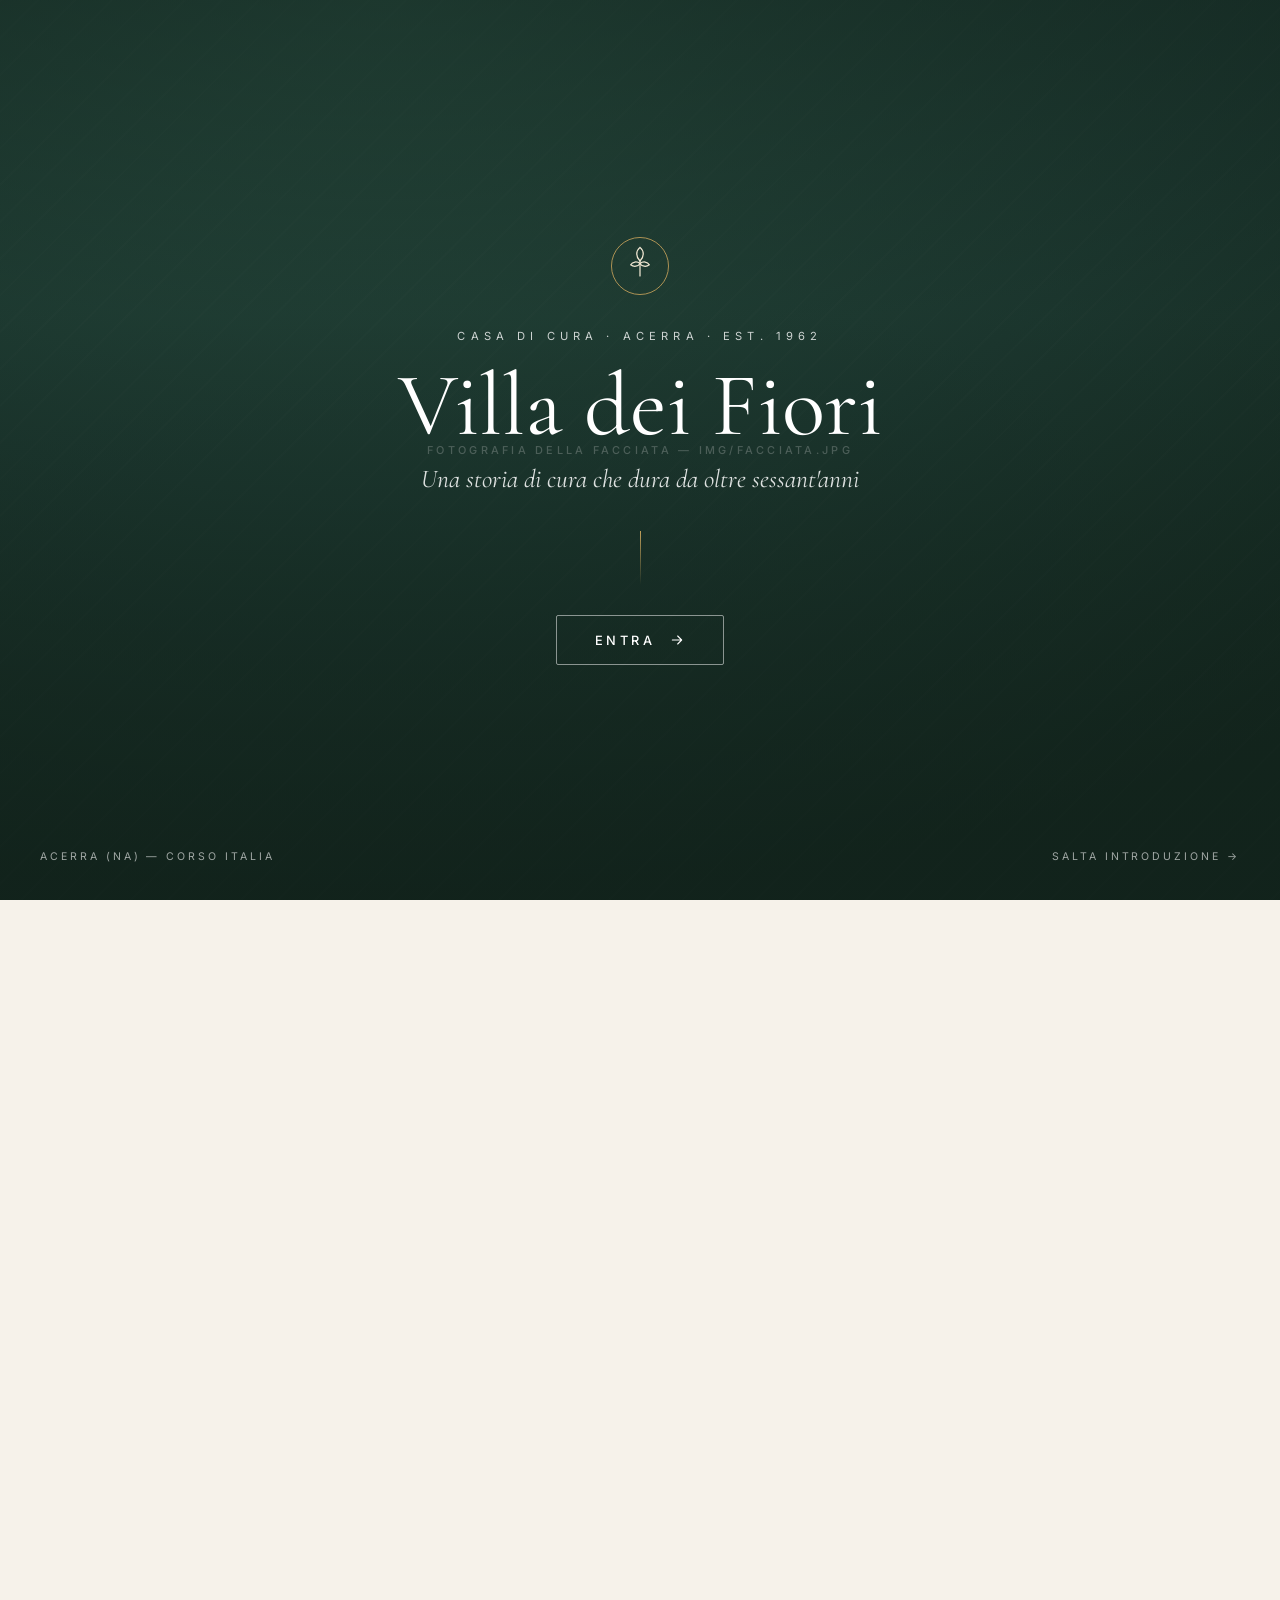
==== commit d986e060: "Redesign premium site: editorial luxury direction, real photo slots - Remove cartoon SVG illustratio" ====
--- a/villa-dei-fiori-website/sito-premium/index.html
+++ b/villa-dei-fiori-website/sito-premium/index.html
@@ -7,174 +7,43 @@
 <meta name="description" content="Villa dei Fiori, Acerra (NA): casa di cura privata accreditata SSN dal 1962. Chirurgia, medicina, area materno-infantile, emergenza-urgenza e presidio di riabilitazione avanzata." />
 <link rel="preconnect" href="https://fonts.googleapis.com" />
 <link rel="preconnect" href="https://fonts.gstatic.com" crossorigin />
-<link href="https://fonts.googleapis.com/css2?family=Cormorant+Garamond:ital,wght@0,400;0,500;0,600;1,400;1,500&family=Inter:wght@400;500;600;700&display=swap" rel="stylesheet" />
+<link href="https://fonts.googleapis.com/css2?family=Cormorant+Garamond:ital,wght@0,400;0,500;0,600;1,400;1,500&family=Inter:wght@400;500;600&display=swap" rel="stylesheet" />
 <link rel="stylesheet" href="style.css" />
-<link rel="icon" href="data:image/svg+xml,%3Csvg xmlns='http://www.w3.org/2000/svg' viewBox='0 0 100 100'%3E%3Ccircle cx='50' cy='50' r='48' fill='%233a5544'/%3E%3Crect x='40' y='34' width='20' height='34' fill='%23e3b261'/%3E%3Cpath d='M40 34a10 10 0 0 1 20 0z' fill='%23fbf7ef'/%3E%3Crect x='46' y='50' width='8' height='18' fill='%2325382c'/%3E%3C/svg%3E" />
+<link rel="icon" href="data:image/svg+xml,%3Csvg xmlns='http://www.w3.org/2000/svg' viewBox='0 0 100 100'%3E%3Ccircle cx='50' cy='50' r='47' fill='%231f3d34'/%3E%3Cg fill='none' stroke='%23c2a05a' stroke-width='2.4' stroke-linecap='round'%3E%3Cpath d='M50 66V42'/%3E%3Cpath d='M50 42c-7-7-7-16 0-22 7 6 7 15 0 22z'/%3E%3Cpath d='M50 46c-5-4-12-3-15 2 5 4 12 3 15-2z'/%3E%3Cpath d='M50 46c5-4 12-3 15 2-5 4-12 3-15-2z'/%3E%3C/g%3E%3C/svg%3E" />
 </head>
 <body class="intro-lock">
 
 <!-- =========================================================
-     INTRO — la facciata storica · clic sul portone per entrare
-     (illustrazione vettoriale ispirata alla sede di Acerra)
+     INTRO — la facciata storica · "Entra"
      ========================================================= -->
 <div class="intro" id="intro">
-  <div class="intro__scene">
-    <svg viewBox="0 0 1440 900" preserveAspectRatio="xMidYMid slice" aria-label="La sede storica di Villa dei Fiori">
-      <defs>
-        <linearGradient id="sky" x1="0" y1="0" x2="0" y2="1">
-          <stop offset="0" stop-color="#9dc2dc"/><stop offset=".6" stop-color="#c4dbe8"/><stop offset="1" stop-color="#e8eef0"/>
-        </linearGradient>
-        <linearGradient id="fac" x1="0" y1="0" x2="0" y2="1">
-          <stop offset="0" stop-color="#e7b765"/><stop offset="1" stop-color="#d39e44"/>
-        </linearGradient>
-        <linearGradient id="tower" x1="0" y1="0" x2="0" y2="1">
-          <stop offset="0" stop-color="#fbf4e4"/><stop offset="1" stop-color="#eaddc2"/>
-        </linearGradient>
-        <linearGradient id="ground" x1="0" y1="0" x2="0" y2="1">
-          <stop offset="0" stop-color="#d7c9af"/><stop offset="1" stop-color="#cabd9f"/>
-        </linearGradient>
-        <radialGradient id="door" cx="50%" cy="80%" r="70%">
-          <stop offset="0" stop-color="#7a5a2e"/><stop offset=".5" stop-color="#3a2a18"/><stop offset="1" stop-color="#241a10"/>
-        </radialGradient>
-        <radialGradient id="sun" cx="50%" cy="50%" r="50%">
-          <stop offset="0" stop-color="#fff8e6" stop-opacity=".9"/><stop offset="1" stop-color="#fff8e6" stop-opacity="0"/>
-        </radialGradient>
-        <linearGradient id="water" x1="0" y1="0" x2="0" y2="1">
-          <stop offset="0" stop-color="#cdeaf0"/><stop offset="1" stop-color="#a7d2dc"/>
-        </linearGradient>
-
-        <!-- finestra: persiane verdi -->
-        <g id="winS">
-          <rect width="46" height="58" rx="2" fill="#f4ebd7"/>
-          <rect x="4" y="4" width="18" height="50" fill="#3a5544"/><rect x="24" y="4" width="18" height="50" fill="#3a5544"/>
-          <line x1="13" y1="6" x2="13" y2="52" stroke="#2c4334" stroke-width="1"/><line x1="33" y1="6" x2="33" y2="52" stroke="#2c4334" stroke-width="1"/>
-        </g>
-        <g id="winT">
-          <rect x="-7" y="86" width="64" height="6" fill="#efe6d0"/>
-          <g fill="#c9b896"><rect x="-3" y="92" width="4" height="9"/><rect x="9" y="92" width="4" height="9"/><rect x="21" y="92" width="4" height="9"/><rect x="33" y="92" width="4" height="9"/><rect x="45" y="92" width="4" height="9"/></g>
-          <rect width="50" height="86" rx="3" fill="#f4ebd7"/>
-          <path d="M0 14a25 25 0 0 1 50 0V14H0z" fill="#f4ebd7"/>
-          <rect x="4" y="14" width="20" height="68" fill="#3a5544"/><rect x="26" y="14" width="20" height="68" fill="#3a5544"/>
-          <line x1="14" y1="16" x2="14" y2="80" stroke="#2c4334" stroke-width="1"/><line x1="36" y1="16" x2="36" y2="80" stroke="#2c4334" stroke-width="1"/>
-        </g>
-        <g id="winG">
-          <rect width="48" height="76" rx="2" fill="#2e2a22"/>
-          <rect width="48" height="76" rx="2" fill="none" stroke="#f4ebd7" stroke-width="5"/>
-          <g stroke="#cdbd9c" stroke-width="2"><line x1="16" y1="3" x2="16" y2="73"/><line x1="32" y1="3" x2="32" y2="73"/><line x1="3" y1="38" x2="45" y2="38"/></g>
-        </g>
-      </defs>
-
-      <!-- cielo -->
-      <rect width="1440" height="900" fill="url(#sky)"/>
-      <circle cx="240" cy="170" r="260" fill="url(#sun)"/>
-
-      <!-- alberi di cornice -->
-      <g opacity=".9"><ellipse cx="60" cy="430" rx="120" ry="240" fill="#2f4636"/></g>
-      <g opacity=".9"><ellipse cx="1392" cy="430" rx="120" ry="240" fill="#2f4636"/></g>
-
-      <!-- terreno / cortile -->
-      <rect x="0" y="648" width="1440" height="252" fill="url(#ground)"/>
-      <!-- pavimentazione a raggiera -->
-      <g stroke="#efe7d4" stroke-width="3" opacity=".7">
-        <line x1="720" y1="660" x2="80" y2="900"/><line x1="720" y1="660" x2="360" y2="900"/>
-        <line x1="720" y1="660" x2="720" y2="900"/><line x1="720" y1="660" x2="1080" y2="900"/>
-        <line x1="720" y1="660" x2="1360" y2="900"/><line x1="720" y1="660" x2="0" y2="780"/><line x1="720" y1="660" x2="1440" y2="780"/>
+  <div class="intro__bg" id="introBg">
+    <figure class="shot shot--full">
+      <span class="shot__hint">Fotografia della facciata — img/facciata.jpg</span>
+      <img src="img/facciata.jpg" alt="La sede storica di Villa dei Fiori ad Acerra" onerror="this.style.display='none'">
+    </figure>
+  </div>
+  <div class="intro__scrim"></div>
+
+  <div class="intro__inner">
+    <svg class="intro__crest" viewBox="0 0 100 100" aria-hidden="true">
+      <circle cx="50" cy="50" r="46" fill="none" stroke="#c2a05a" stroke-width="1.4"/>
+      <g fill="none" stroke="#f2e9d4" stroke-width="2" stroke-linecap="round">
+        <path d="M50 66V42"/><path d="M50 42c-7-7-7-16 0-22 7 6 7 15 0 22z"/>
+        <path d="M50 46c-5-4-12-3-15 2 5 4 12 3 15-2z"/><path d="M50 46c5-4 12-3 15 2-5 4-12 3-15-2z"/>
       </g>
-      <ellipse cx="720" cy="812" rx="300" ry="60" fill="none" stroke="#efe7d4" stroke-width="3" opacity=".5"/>
-
-      <!-- corpo edificio: ali laterali -->
-      <rect x="150" y="256" width="1140" height="392" fill="url(#fac)"/>
-      <!-- cornicione superiore -->
-      <rect x="138" y="244" width="1164" height="20" fill="#f6efe0"/>
-      <rect x="138" y="238" width="1164" height="8" fill="#e7dcc4"/>
-      <!-- marcapiano -->
-      <rect x="150" y="420" width="1140" height="9" fill="#f1e7d2" opacity=".9"/>
-      <!-- zoccolo -->
-      <rect x="150" y="612" width="1140" height="36" fill="#cdbb96"/>
-
-      <!-- finestre ala sinistra -->
-      <use href="#winS" x="214" y="300"/><use href="#winS" x="304" y="300"/><use href="#winS" x="394" y="300"/><use href="#winS" x="484" y="300"/>
-      <use href="#winT" x="212" y="448"/><use href="#winT" x="302" y="448"/><use href="#winT" x="392" y="448"/><use href="#winT" x="482" y="448"/>
-      <!-- finestre ala destra -->
-      <use href="#winS" x="900" y="300"/><use href="#winS" x="990" y="300"/><use href="#winS" x="1080" y="300"/><use href="#winS" x="1170" y="300"/>
-      <use href="#winT" x="898" y="448"/><use href="#winT" x="988" y="448"/><use href="#winT" x="1078" y="448"/><use href="#winT" x="1168" y="448"/>
-
-      <!-- AVANCORPO CENTRALE (torre) -->
-      <rect x="596" y="150" width="248" height="498" fill="url(#tower)"/>
-      <rect x="828" y="150" width="16" height="498" fill="#000" opacity=".05"/>
-      <!-- coronamento barocco -->
-      <path d="M586 150 L854 150 L854 138 L586 138 Z" fill="#f6efe0"/>
-      <path d="M596 138 C596 86 654 58 720 58 C786 58 844 86 844 138 Z" fill="#f3ead6" stroke="#cbb98f" stroke-width="2"/>
-      <path d="M700 60 q20 -26 40 0 q-20 -10 -40 0z" fill="#c98a2e"/>
-      <!-- orologio -->
-      <circle cx="720" cy="104" r="20" fill="#fbf7ef" stroke="#3a5544" stroke-width="3"/>
-      <line x1="720" y1="104" x2="720" y2="92" stroke="#23201a" stroke-width="2.5" stroke-linecap="round"/>
-      <line x1="720" y1="104" x2="730" y2="110" stroke="#23201a" stroke-width="2.5" stroke-linecap="round"/>
-      <!-- stemma / medaglione -->
-      <ellipse cx="720" cy="180" rx="30" ry="40" fill="#c98a2e"/>
-      <ellipse cx="720" cy="180" rx="22" ry="31" fill="#e3b261"/>
-      <path d="M720 162 c10 7 14 16 14 24 a14 14 0 0 1-28 0 c0-8 4-17 14-24z" fill="#fbf7ef" opacity=".85"/>
-      <!-- finestrone centrale 1° piano con balcone -->
-      <rect x="678" y="250" width="84" height="120" rx="3" fill="#f4ebd7"/>
-      <path d="M678 270a42 42 0 0 1 84 0V270h-84z" fill="#f4ebd7"/>
-      <rect x="686" y="262" width="32" height="104" fill="#3a5544"/><rect x="722" y="262" width="32" height="104" fill="#3a5544"/>
-      <!-- balcone -->
-      <rect x="660" y="370" width="120" height="8" fill="#efe6d0"/>
-      <g fill="#cdbd9c"><rect x="664" y="378" width="5" height="16"/><rect x="681" y="378" width="5" height="16"/><rect x="698" y="378" width="5" height="16"/><rect x="715" y="378" width="5" height="16"/><rect x="732" y="378" width="5" height="16"/><rect x="749" y="378" width="5" height="16"/><rect x="766" y="378" width="5" height="16"/></g>
-      <rect x="660" y="394" width="120" height="6" fill="#efe6d0"/>
-      <!-- finestra 2° piano torre -->
-      <rect x="690" y="420" width="60" height="80" rx="3" fill="#f4ebd7"/>
-      <rect x="696" y="426" width="22" height="68" fill="#3a5544"/><rect x="722" y="426" width="22" height="68" fill="#3a5544"/>
-
-      <!-- PORTONE D'INGRESSO (hotspot) -->
-      <ellipse cx="720" cy="650" rx="120" ry="22" fill="#b89a6a" opacity=".5"/>
-      <rect x="676" y="556" width="88" height="92" fill="url(#door)"/>
-      <path d="M676 556a44 44 0 0 1 88 0Z" fill="url(#door)"/>
-      <!-- cornice portale -->
-      <path d="M668 648 V552 a52 52 0 0 1 104 0 V648" fill="none" stroke="#f4ebd7" stroke-width="9"/>
-      <line x1="720" y1="512" x2="720" y2="648" stroke="#6b502c" stroke-width="2" opacity=".6"/>
-      <!-- luce calda dall'interno -->
-      <ellipse cx="720" cy="636" rx="40" ry="26" fill="#ffd98a" opacity=".55"/>
-      <!-- gradini -->
-      <rect x="654" y="648" width="132" height="10" fill="#ded0b4"/>
-      <rect x="640" y="658" width="160" height="12" fill="#d3c4a6"/>
-
-      <!-- FONTANA -->
-      <ellipse cx="720" cy="826" rx="190" ry="40" fill="#000" opacity=".1"/>
-      <ellipse cx="720" cy="812" rx="186" ry="48" fill="#cdbd9c"/>
-      <ellipse cx="720" cy="804" rx="170" ry="40" fill="#e6dcc4"/>
-      <ellipse cx="720" cy="802" rx="146" ry="30" fill="url(#water)"/>
-      <ellipse cx="720" cy="800" rx="120" ry="22" fill="#bfe1e8" opacity=".7"/>
-      <rect x="708" y="742" width="24" height="60" rx="4" fill="#d8caa c"/>
-      <rect x="708" y="742" width="24" height="60" rx="4" fill="#d8caac"/>
-      <ellipse cx="720" cy="744" rx="50" ry="13" fill="#e6dcc4"/>
-      <ellipse cx="720" cy="742" rx="40" ry="9" fill="#bfe1e8" opacity=".8"/>
-      <rect x="716" y="716" width="8" height="30" rx="3" fill="#cdbd9c"/>
-      <ellipse cx="720" cy="716" rx="14" ry="5" fill="#e6dcc4"/>
-      <g fill="#d6eef2" opacity=".8"><circle cx="720" cy="706" r="3"/><circle cx="712" cy="714" r="2.4"/><circle cx="728" cy="714" r="2.4"/></g>
     </svg>
-  </div>
-  <div class="intro__vignette"></div>
-
-  <div class="intro__top">
-    <div class="intro__brand">Villa dei Fiori<small>Casa di Cura · Acerra</small></div>
-    <div class="intro__since">Dal 1962</div>
-  </div>
-
-  <div class="intro__caption">
-    <h1>Benvenuti a Villa dei Fiori</h1>
-    <p>Una storia di cura che dura da oltre sessant'anni</p>
-  </div>
-
-  <!-- hotspot sul portone -->
-  <button class="intro__door" id="enterBtn" aria-label="Entra nel sito">
-    <span class="ring"></span><span class="ring"></span><span class="ring"></span>
-    <span class="knob"><svg viewBox="0 0 24 24" fill="none" stroke="currentColor" stroke-width="2" stroke-linecap="round" stroke-linejoin="round"><path d="M5 12h14M13 6l6 6-6 6"/></svg></span>
-    <span class="intro__door-label">Varca l'ingresso</span>
-  </button>
-
-  <div class="intro__hint"><svg width="16" height="16" viewBox="0 0 24 24" fill="none" stroke="currentColor" stroke-width="2" stroke-linecap="round" stroke-linejoin="round"><path d="M9 11.5a3 3 0 0 1 6 0v3M9 14.5v-3"/><path d="M5 9V7a7 7 0 0 1 14 0v6a7 7 0 0 1-14 0"/></svg> Clicca sull'ingresso per entrare</div>
-  <a href="#top" class="intro__skip" id="skipBtn">Salta intro →</a>
+    <div class="intro__est">Casa di Cura · Acerra · est. 1962</div>
+    <h1 class="intro__name">Villa dei Fiori</h1>
+    <p class="intro__sub">Una storia di cura che dura da oltre sessant'anni</p>
+    <span class="intro__divider"></span>
+    <button class="intro__enter" id="enterBtn">Entra <svg viewBox="0 0 24 24" fill="none" stroke="currentColor" stroke-width="1.6" stroke-linecap="round" stroke-linejoin="round"><path d="M5 12h14M13 6l6 6-6 6"/></svg></button>
+  </div>
+
+  <div class="intro__foot">
+    <span>Acerra (NA) — Corso Italia</span>
+    <a href="#top" id="skipBtn">Salta introduzione →</a>
+  </div>
 </div>
 
 <div class="menu-backdrop"></div>
@@ -185,7 +54,13 @@
 <header class="site-header">
   <div class="container nav">
     <a href="#top" class="brand" aria-label="Villa dei Fiori">
-      <svg class="brand__crest" viewBox="0 0 100 100" aria-hidden="true"><circle cx="50" cy="50" r="48" fill="#3a5544"/><rect x="40" y="34" width="20" height="34" fill="#e3b261"/><path d="M40 34a10 10 0 0 1 20 0z" fill="#fbf7ef"/><rect x="46" y="50" width="8" height="18" fill="#25382c"/><circle cx="50" cy="26" r="3" fill="#fbf7ef"/></svg>
+      <svg class="brand__crest" viewBox="0 0 100 100" aria-hidden="true">
+        <circle cx="50" cy="50" r="47" fill="#1f3d34"/>
+        <g fill="none" stroke="#c2a05a" stroke-width="2.4" stroke-linecap="round">
+          <path d="M50 66V42"/><path d="M50 42c-7-7-7-16 0-22 7 6 7 15 0 22z"/>
+          <path d="M50 46c-5-4-12-3-15 2 5 4 12 3 15-2z"/><path d="M50 46c5-4 12-3 15 2-5 4-12 3-15-2z"/>
+        </g>
+      </svg>
       <span class="brand__txt">Villa dei Fiori<span>Casa di Cura · dal 1962</span></span>
     </a>
     <nav class="nav__links" aria-label="Menu principale">
@@ -194,7 +69,7 @@
       <a href="#riabilitazione">Riabilitazione</a>
       <a href="#sedi">Le sedi</a>
       <a href="#contatti">Contatti</a>
-      <a href="#contatti" class="btn btn--solid">Centro Prenotazioni</a>
+      <a href="#contatti" class="btn btn--solid">Prenotazioni</a>
     </nav>
     <div class="nav__cta">
       <a href="tel:+390813190111" class="nav__phone"><svg viewBox="0 0 24 24" fill="none" stroke="currentColor" stroke-width="2" stroke-linecap="round" stroke-linejoin="round"><path d="M22 16.92v3a2 2 0 0 1-2.18 2 19.79 19.79 0 0 1-8.63-3.07 19.5 19.5 0 0 1-6-6 19.79 19.79 0 0 1-3.07-8.67A2 2 0 0 1 4.11 2h3a2 2 0 0 1 2 1.72c.13.96.36 1.9.7 2.81a2 2 0 0 1-.45 2.11L8.09 9.91a16 16 0 0 0 6 6l1.27-1.27a2 2 0 0 1 2.11-.45c.9.34 1.85.57 2.81.7A2 2 0 0 1 22 16.92z"/></svg> 081 3190111</a>
@@ -213,34 +88,20 @@
   <section class="hero">
     <div class="container hero__grid">
       <div>
-        <span class="hero__since" data-reveal>Acerra (NA) · <b>dal 1962</b></span>
-        <h1 data-reveal data-delay="1">La cura che <em>guarisce</em>, in un luogo che accoglie.</h1>
-        <p class="hero__lead" data-reveal data-delay="2">Villa dei Fiori è una casa di cura privata accreditata con il Servizio Sanitario Nazionale: chirurgia, medicina, area materno-infantile, emergenza-urgenza e un avanzato presidio di riabilitazione, riuniti in un palazzo storico nel cuore di Acerra.</p>
-        <div class="hero__actions" data-reveal data-delay="3">
-          <a href="#contatti" class="btn btn--solid">Centro Prenotazioni <svg viewBox="0 0 24 24" fill="none" stroke="currentColor" stroke-width="2" stroke-linecap="round" stroke-linejoin="round"><path d="M5 12h14M13 6l6 6-6 6"/></svg></a>
-          <a href="#reparti" class="btn btn--line">Esplora i reparti</a>
-        </div>
-      </div>
-      <div class="hero__emblem" data-reveal data-delay="2">
-        <div class="hero__frame">
-          <svg viewBox="0 0 400 300" aria-label="La sede storica di Villa dei Fiori">
-            <rect width="400" height="300" fill="url(#sky)"/>
-            <defs></defs>
-            <rect width="400" height="300" fill="#cfe0ea"/>
-            <rect x="0" y="210" width="400" height="90" fill="#d7c9af"/>
-            <rect x="40" y="96" width="320" height="116" fill="#e3b261"/>
-            <rect x="36" y="90" width="328" height="8" fill="#f6efe0"/>
-            <rect x="170" y="60" width="60" height="152" fill="#f3ead6"/>
-            <path d="M170 60a30 18 0 0 1 60 0z" fill="#f3ead6"/>
-            <circle cx="200" cy="74" r="7" fill="#fbf7ef" stroke="#3a5544" stroke-width="2"/>
-            <rect x="184" y="150" width="32" height="50" fill="#3a2a18"/>
-            <path d="M184 150a16 16 0 0 1 32 0z" fill="#3a2a18"/>
-            <g fill="#3a5544"><rect x="60" y="120" width="20" height="30"/><rect x="96" y="120" width="20" height="30"/><rect x="132" y="120" width="20" height="30"/><rect x="248" y="120" width="20" height="30"/><rect x="284" y="120" width="20" height="30"/><rect x="320" y="120" width="20" height="30"/></g>
-            <ellipse cx="200" cy="250" rx="60" ry="14" fill="#e6dcc4"/><ellipse cx="200" cy="247" rx="46" ry="9" fill="#bfe1e8"/>
-            <rect x="194" y="222" width="12" height="26" fill="#cdbd9c"/>
-          </svg>
-          <div class="hero__plate"><b>La sede storica</b><span>Acerra · est. 1962</span></div>
-        </div>
+        <div class="hero__since">Acerra (NA) — dal 1962</div>
+        <h1 data-reveal>La cura che <em>guarisce</em>,<br>il luogo che <em>accoglie</em>.</h1>
+        <p class="hero__lead" data-reveal data-delay="1">Casa di cura privata accreditata con il Servizio Sanitario Nazionale: chirurgia, medicina, area materno-infantile, emergenza-urgenza e un presidio di riabilitazione avanzata, in un palazzo storico nel cuore di Acerra.</p>
+        <div class="hero__actions" data-reveal data-delay="2">
+          <a href="#contatti" class="btn btn--solid">Centro Prenotazioni <svg viewBox="0 0 24 24" fill="none" stroke="currentColor" stroke-width="1.8" stroke-linecap="round" stroke-linejoin="round"><path d="M5 12h14M13 6l6 6-6 6"/></svg></a>
+          <a href="#reparti" class="tlink">Esplora i reparti <svg viewBox="0 0 24 24" fill="none" stroke="currentColor" stroke-width="1.8" stroke-linecap="round" stroke-linejoin="round"><path d="M5 12h14M13 6l6 6-6 6"/></svg></a>
+        </div>
+      </div>
+      <div class="hero__media" data-reveal data-delay="1">
+        <figure class="shot shot--portrait">
+          <span class="shot__hint">Fotografia — img/facciata.jpg</span>
+          <img src="img/facciata.jpg" alt="La sede storica di Villa dei Fiori ad Acerra" onerror="this.style.display='none'">
+          <figcaption>La sede storica · Acerra</figcaption>
+        </figure>
       </div>
     </div>
   </section>
@@ -259,19 +120,20 @@
   <section class="section" id="storia">
     <div class="container split">
       <div class="split__media" data-reveal>
-        <div class="photo-slot">
-          <svg viewBox="0 0 24 24" fill="none" stroke="currentColor" stroke-width="1.4" stroke-linecap="round" stroke-linejoin="round"><rect x="3" y="3" width="18" height="18" rx="2"/><circle cx="8.5" cy="8.5" r="1.5"/><path d="m21 15-5-5L5 21"/></svg>
-          <span>Foto: la sede storica di Acerra</span>
-        </div>
+        <figure class="shot shot--tall">
+          <span class="shot__hint">Fotografia — img/storia.jpg</span>
+          <img src="img/storia.jpg" alt="Villa dei Fiori, la storia" onerror="this.style.display='none'">
+          <figcaption>Dal 1962</figcaption>
+        </figure>
       </div>
       <div class="split__body" data-reveal data-delay="1">
-        <span class="kicker">La nostra storia</span>
-        <h2 class="h-section">Dal 1962, una storia <em>di fiducia</em></h2>
+        <span class="overline">La nostra storia</span>
+        <h2 class="h-sec">Oltre sessant'anni<br><em>di fiducia</em></h2>
         <p class="lead">Fondata nel 1962, Villa dei Fiori è cresciuta fino a diventare un punto di riferimento sanitario per Acerra e per l'intera area napoletana: un istituto clinico privato accreditato presso il Servizio Sanitario Nazionale.</p>
-        <p>Tradizione e innovazione convivono tra le nostre mura. Il palazzo storico che ci ospita — con la facciata Liberty e il cortile della fontana — è parte della nostra identità: un ambiente che mette a proprio agio i pazienti e le loro famiglie, in ogni momento del percorso di cura.</p>
+        <p>Tradizione e innovazione convivono tra le nostre mura. Ogni percorso di cura è seguito con competenza clinica e attenzione alla persona, dall'accoglienza fino al ritorno a casa.</p>
         <div class="signature">
-          <svg class="signature__mark" viewBox="0 0 100 100"><circle cx="50" cy="50" r="48" fill="none" stroke="#c98a2e" stroke-width="2"/><rect x="40" y="36" width="20" height="30" fill="#3a5544"/><path d="M40 36a10 9 0 0 1 20 0z" fill="#c98a2e"/></svg>
-          <div><b>Villa dei Fiori S.r.l.</b><span>Casa di Cura Privata accreditata SSN</span></div>
+          <svg class="signature__mark" viewBox="0 0 100 100" aria-hidden="true"><circle cx="50" cy="50" r="47" fill="none" stroke="#9c7c3c" stroke-width="1.4"/><g fill="none" stroke="#1f3d34" stroke-width="2.4" stroke-linecap="round"><path d="M50 66V42"/><path d="M50 42c-7-7-7-16 0-22 7 6 7 15 0 22z"/><path d="M50 46c-5-4-12-3-15 2 5 4 12 3 15-2z"/><path d="M50 46c5-4 12-3 15 2-5 4-12 3-15-2z"/></g></svg>
+          <div><b>Villa dei Fiori S.r.l.</b><span>Casa di Cura Privata accreditata S.S.N.</span></div>
         </div>
       </div>
     </div>
@@ -282,17 +144,17 @@
     <div class="container">
       <div class="dept-head">
         <div data-reveal>
-          <span class="kicker">Reparti &amp; specialità</span>
-          <h2 class="h-section" style="margin-top:18px">Un ospedale <em>completo</em></h2>
-        </div>
-        <p class="lead" data-reveal data-delay="1" style="max-width:420px">Prestazioni in ricovero ordinario, day hospital e day surgery, oltre a un'ampia attività ambulatoriale nelle principali branche specialistiche.</p>
+          <span class="overline">Reparti &amp; specialità</span>
+          <h2 class="h-sec" style="margin-top:22px">Un ospedale <em>completo</em></h2>
+        </div>
+        <p class="lead" data-reveal data-delay="1">Prestazioni in ricovero ordinario, day hospital e day surgery, oltre a un'ampia attività ambulatoriale nelle principali branche specialistiche, mediche e chirurgiche.</p>
       </div>
       <div class="dept-cols" data-reveal data-delay="1">
         <div class="dept"><span class="dept__n">01</span><span class="dept__name">Chirurgia Generale</span></div>
         <div class="dept"><span class="dept__n">02</span><span class="dept__name">Chirurgia Plastica</span></div>
         <div class="dept"><span class="dept__n">03</span><span class="dept__name">Chirurgia Vascolare</span></div>
         <div class="dept"><span class="dept__n">04</span><span class="dept__name">Cardiochirurgia</span></div>
-        <div class="dept"><span class="dept__n">05</span><span class="dept__name">Cardiologia <small>U.T.I.C. — Unità di Terapia Intensiva Coronarica</small></span></div>
+        <div class="dept"><span class="dept__n">05</span><span class="dept__name">Cardiologia<small>U.T.I.C. — Terapia Intensiva Coronarica</small></span></div>
         <div class="dept"><span class="dept__n">06</span><span class="dept__name">Medicina Generale</span></div>
         <div class="dept"><span class="dept__n">07</span><span class="dept__name">Ortopedia e Traumatologia</span></div>
         <div class="dept"><span class="dept__n">08</span><span class="dept__name">Urologia</span></div>
@@ -300,7 +162,7 @@
         <div class="dept"><span class="dept__n">10</span><span class="dept__name">Otorinolaringoiatria</span></div>
         <div class="dept"><span class="dept__n">11</span><span class="dept__name">Angiologia</span></div>
         <div class="dept"><span class="dept__n">12</span><span class="dept__name">Ostetricia e Ginecologia</span></div>
-        <div class="dept"><span class="dept__n">13</span><span class="dept__name">Neonatologia <small>T.I.N. — Terapia Intensiva Neonatale</small></span></div>
+        <div class="dept"><span class="dept__n">13</span><span class="dept__name">Neonatologia<small>T.I.N. — Terapia Intensiva Neonatale</small></span></div>
         <div class="dept"><span class="dept__n">14</span><span class="dept__name">Rianimazione</span></div>
         <div class="dept"><span class="dept__n">15</span><span class="dept__name">Pronto Soccorso</span></div>
         <div class="dept"><span class="dept__n">16</span><span class="dept__name">Pronto Soccorso Ostetrico</span></div>
@@ -312,64 +174,87 @@
     </div>
   </section>
 
+  <!-- STRUTTURA -->
+  <section class="section">
+    <div class="container split split--rev">
+      <div class="split__media" data-reveal>
+        <figure class="shot shot--tall">
+          <span class="shot__hint">Fotografia — img/struttura.jpg</span>
+          <img src="img/struttura.jpg" alt="Gli ambienti di Villa dei Fiori" onerror="this.style.display='none'">
+          <figcaption>Gli ambienti</figcaption>
+        </figure>
+      </div>
+      <div class="split__body" data-reveal data-delay="1">
+        <span class="overline">La struttura</span>
+        <h2 class="h-sec">Ambienti pensati<br>per <em>curare bene</em></h2>
+        <p class="lead">Sale operatorie, terapie intensive, diagnostica per immagini, laboratorio analisi e degenze: una dotazione tecnologica completa al servizio della sicurezza del paziente.</p>
+        <p>Il palazzo storico che ci ospita unisce il fascino dell'architettura d'epoca al comfort e agli standard di una struttura sanitaria moderna.</p>
+        <a href="#contatti" class="tlink" style="margin-top:30px">Richiedi una visita alla struttura <svg viewBox="0 0 24 24" fill="none" stroke="currentColor" stroke-width="1.8" stroke-linecap="round" stroke-linejoin="round"><path d="M5 12h14M13 6l6 6-6 6"/></svg></a>
+      </div>
+    </div>
+  </section>
+
   <!-- RIABILITAZIONE -->
-  <section class="section section--green" id="riabilitazione">
+  <section class="section section--dark" id="riabilitazione">
+    <div class="container rehab-split">
+      <div data-reveal>
+        <span class="overline">Presidio di Riabilitazione</span>
+        <h2 class="h-sec" style="margin:24px 0 22px">Recuperare,<br>passo dopo passo</h2>
+        <p class="lead">Un centro dedicato dove personale altamente specializzato accompagna ogni paziente nel recupero, con percorsi personalizzati e tecnologie avanzate.</p>
+        <figure class="shot shot--wide" style="margin-top:36px;box-shadow:var(--shadow)">
+          <span class="shot__hint">Fotografia — img/riabilitazione.jpg</span>
+          <img src="img/riabilitazione.jpg" alt="Il presidio di riabilitazione" onerror="this.style.display='none'">
+        </figure>
+      </div>
+      <div class="rehab-list" data-reveal data-delay="1">
+        <div class="rehab"><span class="rehab__n">01</span><div><h3>Ossigeno-terapia iperbarica</h3><p>Trattamenti in camera iperbarica per numerose patologie.</p></div></div>
+        <div class="rehab"><span class="rehab__n">02</span><div><h3>Riabilitazione cardio-respiratoria</h3><p>Recupero della funzionalità cardiaca e polmonare.</p></div></div>
+        <div class="rehab"><span class="rehab__n">03</span><div><h3>Riabilitazione neurologica</h3><p>Reparto neuromotorio per esiti di patologie neurologiche.</p></div></div>
+        <div class="rehab"><span class="rehab__n">04</span><div><h3>Riabilitazione ortopedica</h3><p>Recupero funzionale post-trauma e post-intervento.</p></div></div>
+        <div class="rehab"><span class="rehab__n">05</span><div><h3>Riabilitazione uro-ginecologica</h3><p>Percorsi dedicati al pavimento pelvico.</p></div></div>
+        <div class="rehab"><span class="rehab__n">06</span><div><h3>Fisioterapia &amp; terapia occupazionale</h3><p>Terapie manuali, strumentali e recupero dell'autonomia.</p></div></div>
+        <div class="rehab"><span class="rehab__n">07</span><div><h3>Logopedia &amp; psicomotricità</h3><p>Linguaggio, deglutizione e sviluppo psicomotorio.</p></div></div>
+        <div class="rehab"><span class="rehab__n">08</span><div><h3>Musicoterapia &amp; psicoterapia</h3><p>Sostegno emotivo e psicologico lungo il percorso.</p></div></div>
+      </div>
+    </div>
+  </section>
+
+  <!-- SEDI -->
+  <section class="section section--paper2" id="sedi">
     <div class="container">
-      <div class="sec-head" data-reveal style="max-width:720px;margin-bottom:54px">
-        <span class="kicker">Presidio di Riabilitazione</span>
-        <h2 class="h-section" style="margin-top:18px">Recuperare, passo dopo passo</h2>
-        <p class="lead" style="margin-top:18px">Un centro dedicato dove personale altamente specializzato accompagna ogni paziente nel recupero, con percorsi personalizzati e tecnologie avanzate.</p>
-      </div>
-      <div class="rehab-grid">
-        <article class="rehab" data-reveal><div class="rehab__ic"><svg viewBox="0 0 24 24" fill="none" stroke="currentColor" stroke-width="1.5" stroke-linecap="round" stroke-linejoin="round"><circle cx="12" cy="12" r="9"/><path d="M12 3a9 9 0 0 0 0 18M8 12h8"/></svg></div><h3>Ossigeno-terapia iperbarica</h3><p>Trattamenti in camera iperbarica per la cura di numerose patologie.</p></article>
-        <article class="rehab" data-reveal data-delay="1"><div class="rehab__ic"><svg viewBox="0 0 24 24" fill="none" stroke="currentColor" stroke-width="1.5" stroke-linecap="round" stroke-linejoin="round"><path d="M3 12h4l2 6 4-12 2 6h6"/></svg></div><h3>Riabilitazione cardio-respiratoria</h3><p>Recupero della funzionalità cardiaca e polmonare.</p></article>
-        <article class="rehab" data-reveal data-delay="2"><div class="rehab__ic"><svg viewBox="0 0 24 24" fill="none" stroke="currentColor" stroke-width="1.5" stroke-linecap="round" stroke-linejoin="round"><path d="M9 2a3 3 0 0 0-3 3 3 3 0 0 0-1 5 3 3 0 0 0 2 5 3 3 0 0 0 6 0V5a3 3 0 0 0-3-3z"/><path d="M15 8a3 3 0 0 1 1 5"/></svg></div><h3>Riabilitazione neurologica</h3><p>Reparto neuromotorio per esiti di patologie del sistema nervoso.</p></article>
-        <article class="rehab" data-reveal><div class="rehab__ic"><svg viewBox="0 0 24 24" fill="none" stroke="currentColor" stroke-width="1.5" stroke-linecap="round" stroke-linejoin="round"><path d="M4 20v-5a8 8 0 0 1 16 0v5M2 20h20M12 4V2"/></svg></div><h3>Riabilitazione ortopedica</h3><p>Recupero funzionale post-trauma e post-intervento.</p></article>
-        <article class="rehab" data-reveal data-delay="1"><div class="rehab__ic"><svg viewBox="0 0 24 24" fill="none" stroke="currentColor" stroke-width="1.5" stroke-linecap="round" stroke-linejoin="round"><path d="M19 14c1.5-1.5 3-3.2 3-5.5A5.5 5.5 0 0 0 16.5 3c-1.8 0-3 .5-4.5 2-1.5-1.5-2.7-2-4.5-2A5.5 5.5 0 0 0 2 8.5c0 2.3 1.5 4 3 5.5l7 7Z"/></svg></div><h3>Riabilitazione uro-ginecologica</h3><p>Percorsi dedicati alla riabilitazione del pavimento pelvico.</p></article>
-        <article class="rehab" data-reveal data-delay="2"><div class="rehab__ic"><svg viewBox="0 0 24 24" fill="none" stroke="currentColor" stroke-width="1.5" stroke-linecap="round" stroke-linejoin="round"><path d="M17 21v-2a4 4 0 0 0-4-4H5a4 4 0 0 0-4 4v2"/><circle cx="9" cy="7" r="4"/><path d="M23 21v-2a4 4 0 0 0-3-3.87"/></svg></div><h3>Fisioterapia</h3><p>Terapie manuali e strumentali per il benessere del movimento.</p></article>
-        <article class="rehab" data-reveal><div class="rehab__ic"><svg viewBox="0 0 24 24" fill="none" stroke="currentColor" stroke-width="1.5" stroke-linecap="round" stroke-linejoin="round"><path d="M3 11l18-5v12M3 11v6a3 3 0 0 0 6 0v-4"/></svg></div><h3>Logopedia</h3><p>Recupero del linguaggio, della voce e della deglutizione.</p></article>
-        <article class="rehab" data-reveal data-delay="1"><div class="rehab__ic"><svg viewBox="0 0 24 24" fill="none" stroke="currentColor" stroke-width="1.5" stroke-linecap="round" stroke-linejoin="round"><circle cx="12" cy="12" r="3"/><path d="M12 5v2M12 17v2M5 12h2M17 12h2M7 7l1.5 1.5M15.5 15.5 17 17M17 7l-1.5 1.5M8.5 15.5 7 17"/></svg></div><h3>Terapia occupazionale</h3><p>Riconquistare autonomia nelle attività di ogni giorno.</p></article>
-        <article class="rehab" data-reveal data-delay="2"><div class="rehab__ic"><svg viewBox="0 0 24 24" fill="none" stroke="currentColor" stroke-width="1.5" stroke-linecap="round" stroke-linejoin="round"><path d="M9 18V5l12-2v13"/><circle cx="6" cy="18" r="3"/><circle cx="18" cy="16" r="3"/></svg></div><h3>Musicoterapia &amp; psicoterapia</h3><p>Sostegno psicologico ed emotivo lungo tutto il percorso.</p></article>
-      </div>
-    </div>
-  </section>
-
-  <!-- SEDI -->
-  <section class="section" id="sedi">
-    <div class="container">
-      <div class="sec-head" data-reveal style="max-width:680px;margin-bottom:50px">
-        <span class="kicker">Le nostre sedi</span>
-        <h2 class="h-section" style="margin-top:18px">Dove trovarci</h2>
+      <div data-reveal style="max-width:680px;margin-bottom:54px">
+        <span class="overline">Le nostre sedi</span>
+        <h2 class="h-sec" style="margin-top:22px">Dove trovarci</h2>
       </div>
       <div class="sedi">
         <article class="sede" data-reveal>
           <span class="sede__tag">Sede principale · Casa di Cura</span>
-          <h3>Acerra <span style="color:var(--muted);font-size:1.1rem">(NA)</span></h3>
-          <div class="sede__row"><svg viewBox="0 0 24 24" fill="none" stroke="currentColor" stroke-width="2" stroke-linecap="round" stroke-linejoin="round"><path d="M21 10c0 7-9 13-9 13s-9-6-9-13a9 9 0 0 1 18 0z"/><circle cx="12" cy="10" r="3"/></svg><span>Corso Italia, 157 — 80011 Acerra (NA)</span></div>
-          <div class="sede__row"><svg viewBox="0 0 24 24" fill="none" stroke="currentColor" stroke-width="2" stroke-linecap="round" stroke-linejoin="round"><path d="M22 16.92v3a2 2 0 0 1-2.18 2 19.79 19.79 0 0 1-8.63-3.07 19.5 19.5 0 0 1-6-6 19.79 19.79 0 0 1-3.07-8.67A2 2 0 0 1 4.11 2h3a2 2 0 0 1 2 1.72c.13.96.36 1.9.7 2.81a2 2 0 0 1-.45 2.11L8.09 9.91a16 16 0 0 0 6 6l1.27-1.27a2 2 0 0 1 2.11-.45c.9.34 1.85.57 2.81.7A2 2 0 0 1 22 16.92z"/></svg><span><a href="tel:+390813190111">081 3190111</a> · <a href="tel:+390818857624">081 8857624</a></span></div>
-          <div class="sede__row"><svg viewBox="0 0 24 24" fill="none" stroke="currentColor" stroke-width="2" stroke-linecap="round" stroke-linejoin="round"><rect x="2" y="4" width="20" height="16" rx="2"/><path d="m22 7-10 5L2 7"/></svg><span><a href="mailto:info@villadeifiori.it">info@villadeifiori.it</a></span></div>
+          <h3>Acerra <span style="color:var(--muted);font-size:1.05rem;font-style:italic">(NA)</span></h3>
+          <div class="sede__row"><svg viewBox="0 0 24 24" fill="none" stroke="currentColor" stroke-width="1.7" stroke-linecap="round" stroke-linejoin="round"><path d="M21 10c0 7-9 13-9 13s-9-6-9-13a9 9 0 0 1 18 0z"/><circle cx="12" cy="10" r="3"/></svg><span>Corso Italia, 157 — 80011 Acerra (NA)</span></div>
+          <div class="sede__row"><svg viewBox="0 0 24 24" fill="none" stroke="currentColor" stroke-width="1.7" stroke-linecap="round" stroke-linejoin="round"><path d="M22 16.92v3a2 2 0 0 1-2.18 2 19.79 19.79 0 0 1-8.63-3.07 19.5 19.5 0 0 1-6-6 19.79 19.79 0 0 1-3.07-8.67A2 2 0 0 1 4.11 2h3a2 2 0 0 1 2 1.72c.13.96.36 1.9.7 2.81a2 2 0 0 1-.45 2.11L8.09 9.91a16 16 0 0 0 6 6l1.27-1.27a2 2 0 0 1 2.11-.45c.9.34 1.85.57 2.81.7A2 2 0 0 1 22 16.92z"/></svg><span><a href="tel:+390813190111">081 3190111</a> · <a href="tel:+390818857624">081 8857624</a></span></div>
+          <div class="sede__row"><svg viewBox="0 0 24 24" fill="none" stroke="currentColor" stroke-width="1.7" stroke-linecap="round" stroke-linejoin="round"><rect x="2" y="4" width="20" height="16" rx="2"/><path d="m22 7-10 5L2 7"/></svg><span><a href="mailto:info@villadeifiori.it">info@villadeifiori.it</a></span></div>
         </article>
         <article class="sede" data-reveal data-delay="1">
           <span class="sede__tag">Presidio di Riabilitazione</span>
-          <h3>Nocera Inferiore <span style="color:var(--muted);font-size:1.1rem">(SA)</span></h3>
-          <div class="sede__row"><svg viewBox="0 0 24 24" fill="none" stroke="currentColor" stroke-width="2" stroke-linecap="round" stroke-linejoin="round"><path d="M21 10c0 7-9 13-9 13s-9-6-9-13a9 9 0 0 1 18 0z"/><circle cx="12" cy="10" r="3"/></svg><span>Via Poggio San Pantaleone — 84014 Nocera Inferiore (SA)</span></div>
-          <div class="sede__row"><svg viewBox="0 0 24 24" fill="none" stroke="currentColor" stroke-width="2" stroke-linecap="round" stroke-linejoin="round"><path d="M22 16.92v3a2 2 0 0 1-2.18 2 19.79 19.79 0 0 1-8.63-3.07 19.5 19.5 0 0 1-6-6 19.79 19.79 0 0 1-3.07-8.67A2 2 0 0 1 4.11 2h3a2 2 0 0 1 2 1.72c.13.96.36 1.9.7 2.81a2 2 0 0 1-.45 2.11L8.09 9.91a16 16 0 0 0 6 6l1.27-1.27a2 2 0 0 1 2.11-.45c.9.34 1.85.57 2.81.7A2 2 0 0 1 22 16.92z"/></svg><span><a href="tel:+390815178787">081 5178787</a> · Fax 081 925755</span></div>
-          <div class="sede__row"><svg viewBox="0 0 24 24" fill="none" stroke="currentColor" stroke-width="2" stroke-linecap="round" stroke-linejoin="round"><rect x="2" y="4" width="20" height="16" rx="2"/><path d="m22 7-10 5L2 7"/></svg><span><a href="mailto:ambulatorio@villadeifiori.it">ambulatorio@villadeifiori.it</a></span></div>
+          <h3>Nocera Inferiore <span style="color:var(--muted);font-size:1.05rem;font-style:italic">(SA)</span></h3>
+          <div class="sede__row"><svg viewBox="0 0 24 24" fill="none" stroke="currentColor" stroke-width="1.7" stroke-linecap="round" stroke-linejoin="round"><path d="M21 10c0 7-9 13-9 13s-9-6-9-13a9 9 0 0 1 18 0z"/><circle cx="12" cy="10" r="3"/></svg><span>Via Poggio San Pantaleone — 84014 Nocera Inferiore (SA)</span></div>
+          <div class="sede__row"><svg viewBox="0 0 24 24" fill="none" stroke="currentColor" stroke-width="1.7" stroke-linecap="round" stroke-linejoin="round"><path d="M22 16.92v3a2 2 0 0 1-2.18 2 19.79 19.79 0 0 1-8.63-3.07 19.5 19.5 0 0 1-6-6 19.79 19.79 0 0 1-3.07-8.67A2 2 0 0 1 4.11 2h3a2 2 0 0 1 2 1.72c.13.96.36 1.9.7 2.81a2 2 0 0 1-.45 2.11L8.09 9.91a16 16 0 0 0 6 6l1.27-1.27a2 2 0 0 1 2.11-.45c.9.34 1.85.57 2.81.7A2 2 0 0 1 22 16.92z"/></svg><span><a href="tel:+390815178787">081 5178787</a> · Fax 081 925755</span></div>
+          <div class="sede__row"><svg viewBox="0 0 24 24" fill="none" stroke="currentColor" stroke-width="1.7" stroke-linecap="round" stroke-linejoin="round"><rect x="2" y="4" width="20" height="16" rx="2"/><path d="m22 7-10 5L2 7"/></svg><span><a href="mailto:ambulatorio@villadeifiori.it">ambulatorio@villadeifiori.it</a></span></div>
         </article>
       </div>
     </div>
   </section>
 
-  <!-- CTA / CONTATTI -->
-  <section class="section section--paper2" id="contatti">
+  <!-- CTA -->
+  <section class="section" id="contatti">
     <div class="container">
-      <div class="cta-band" data-reveal>
-        <span class="kicker" style="justify-content:center;color:var(--ochre)">Centro Prenotazioni</span>
-        <h2 style="margin-top:18px">Hai bisogno di una visita o di un esame?</h2>
+      <div class="cta" data-reveal>
+        <span class="overline" style="justify-content:center">Centro Prenotazioni</span>
+        <h2 style="margin-top:22px">Prenota una visita<br>o un esame</h2>
         <p>Il nostro personale ti guida nella prenotazione di ricoveri, visite specialistiche, esami diagnostici e percorsi di riabilitazione.</p>
-        <div class="hero__actions">
-          <a href="tel:+390813190111" class="btn btn--gold"><svg viewBox="0 0 24 24" fill="none" stroke="currentColor" stroke-width="2" stroke-linecap="round" stroke-linejoin="round"><path d="M22 16.92v3a2 2 0 0 1-2.18 2 19.79 19.79 0 0 1-8.63-3.07 19.5 19.5 0 0 1-6-6 19.79 19.79 0 0 1-3.07-8.67A2 2 0 0 1 4.11 2h3a2 2 0 0 1 2 1.72c.13.96.36 1.9.7 2.81a2 2 0 0 1-.45 2.11L8.09 9.91a16 16 0 0 0 6 6l1.27-1.27a2 2 0 0 1 2.11-.45c.9.34 1.85.57 2.81.7A2 2 0 0 1 22 16.92z"/></svg> Chiama 081 3190111</a>
-          <a href="mailto:info@villadeifiori.it" class="btn btn--ghost-light">Scrivi a info@villadeifiori.it</a>
+        <div class="cta__actions">
+          <a href="tel:+390813190111" class="btn btn--gold"><svg viewBox="0 0 24 24" fill="none" stroke="currentColor" stroke-width="1.8" stroke-linecap="round" stroke-linejoin="round"><path d="M22 16.92v3a2 2 0 0 1-2.18 2 19.79 19.79 0 0 1-8.63-3.07 19.5 19.5 0 0 1-6-6 19.79 19.79 0 0 1-3.07-8.67A2 2 0 0 1 4.11 2h3a2 2 0 0 1 2 1.72c.13.96.36 1.9.7 2.81a2 2 0 0 1-.45 2.11L8.09 9.91a16 16 0 0 0 6 6l1.27-1.27a2 2 0 0 1 2.11-.45c.9.34 1.85.57 2.81.7A2 2 0 0 1 22 16.92z"/></svg> Chiama 081 3190111</a>
+          <a href="mailto:info@villadeifiori.it" class="btn btn--lightline">Scrivi a info@villadeifiori.it</a>
         </div>
       </div>
     </div>
@@ -380,7 +265,10 @@
 <footer class="site-footer">
   <div class="container footer-grid">
     <div class="footer-brand">
-      <div class="brand"><svg class="brand__crest" viewBox="0 0 100 100"><circle cx="50" cy="50" r="48" fill="#3a5544"/><rect x="40" y="34" width="20" height="34" fill="#e3b261"/><path d="M40 34a10 10 0 0 1 20 0z" fill="#fbf7ef"/><rect x="46" y="50" width="8" height="18" fill="#25382c"/></svg><span class="brand__txt" style="color:#fff">Villa dei Fiori<span>Casa di Cura · dal 1962</span></span></div>
+      <div class="brand">
+        <svg class="brand__crest" viewBox="0 0 100 100" aria-hidden="true"><circle cx="50" cy="50" r="47" fill="none" stroke="#c2a05a" stroke-width="1.4"/><g fill="none" stroke="#e9e5da" stroke-width="2.4" stroke-linecap="round"><path d="M50 66V42"/><path d="M50 42c-7-7-7-16 0-22 7 6 7 15 0 22z"/><path d="M50 46c-5-4-12-3-15 2 5 4 12 3 15-2z"/><path d="M50 46c5-4 12-3 15 2-5 4-12 3-15-2z"/></g></svg>
+        <span class="brand__txt">Villa dei Fiori<span>Casa di Cura · dal 1962</span></span>
+      </div>
       <p>Casa di cura privata accreditata con il Servizio Sanitario Nazionale e presidio di riabilitazione, al servizio della salute dal 1962.</p>
       <div class="footer-social">
         <a href="https://www.facebook.com/villadeifioripresidioospedaliero/" aria-label="Facebook"><svg viewBox="0 0 24 24" fill="currentColor"><path d="M18 2h-3a5 5 0 0 0-5 5v3H7v4h3v8h4v-8h3l1-4h-4V7a1 1 0 0 1 1-1h3z"/></svg></a>
@@ -390,13 +278,13 @@
     <div class="footer-col"><h4>Reparti</h4><ul><li><a href="#reparti">Chirurgie</a></li><li><a href="#reparti">Cardiologia &amp; U.T.I.C.</a></li><li><a href="#reparti">Materno-Infantile</a></li><li><a href="#reparti">Pronto Soccorso</a></li><li><a href="#reparti">Diagnostica</a></li></ul></div>
     <div class="footer-col"><h4>Riabilitazione</h4><ul><li><a href="#riabilitazione">Ossigeno-terapia iperbarica</a></li><li><a href="#riabilitazione">Neuromotorio</a></li><li><a href="#riabilitazione">Cardio-respiratoria</a></li><li><a href="#riabilitazione">Fisioterapia</a></li><li><a href="#riabilitazione">Logopedia</a></li></ul></div>
     <div class="footer-col"><h4>Contatti</h4><ul>
-      <li><svg viewBox="0 0 24 24" fill="none" stroke="currentColor" stroke-width="2" stroke-linecap="round" stroke-linejoin="round"><path d="M21 10c0 7-9 13-9 13s-9-6-9-13a9 9 0 0 1 18 0z"/><circle cx="12" cy="10" r="3"/></svg> Corso Italia, 157 — Acerra (NA)</li>
-      <li><svg viewBox="0 0 24 24" fill="none" stroke="currentColor" stroke-width="2" stroke-linecap="round" stroke-linejoin="round"><path d="M22 16.92v3a2 2 0 0 1-2.18 2 19.79 19.79 0 0 1-8.63-3.07 19.5 19.5 0 0 1-6-6 19.79 19.79 0 0 1-3.07-8.67A2 2 0 0 1 4.11 2h3a2 2 0 0 1 2 1.72c.13.96.36 1.9.7 2.81a2 2 0 0 1-.45 2.11L8.09 9.91a16 16 0 0 0 6 6l1.27-1.27a2 2 0 0 1 2.11-.45c.9.34 1.85.57 2.81.7A2 2 0 0 1 22 16.92z"/></svg> 081 3190111</li>
-      <li><svg viewBox="0 0 24 24" fill="none" stroke="currentColor" stroke-width="2" stroke-linecap="round" stroke-linejoin="round"><rect x="2" y="4" width="20" height="16" rx="2"/><path d="m22 7-10 5L2 7"/></svg> info@villadeifiori.it</li>
+      <li><svg viewBox="0 0 24 24" fill="none" stroke="currentColor" stroke-width="1.8" stroke-linecap="round" stroke-linejoin="round"><path d="M21 10c0 7-9 13-9 13s-9-6-9-13a9 9 0 0 1 18 0z"/><circle cx="12" cy="10" r="3"/></svg> Corso Italia, 157 — Acerra (NA)</li>
+      <li><svg viewBox="0 0 24 24" fill="none" stroke="currentColor" stroke-width="1.8" stroke-linecap="round" stroke-linejoin="round"><path d="M22 16.92v3a2 2 0 0 1-2.18 2 19.79 19.79 0 0 1-8.63-3.07 19.5 19.5 0 0 1-6-6 19.79 19.79 0 0 1-3.07-8.67A2 2 0 0 1 4.11 2h3a2 2 0 0 1 2 1.72c.13.96.36 1.9.7 2.81a2 2 0 0 1-.45 2.11L8.09 9.91a16 16 0 0 0 6 6l1.27-1.27a2 2 0 0 1 2.11-.45c.9.34 1.85.57 2.81.7A2 2 0 0 1 22 16.92z"/></svg> 081 3190111</li>
+      <li><svg viewBox="0 0 24 24" fill="none" stroke="currentColor" stroke-width="1.8" stroke-linecap="round" stroke-linejoin="round"><rect x="2" y="4" width="20" height="16" rx="2"/><path d="m22 7-10 5L2 7"/></svg> info@villadeifiori.it</li>
     </ul></div>
   </div>
   <div class="container footer-bottom">
-    <span>© <span data-year>2026</span> Villa dei Fiori S.r.l. — Casa di Cura Privata accreditata SSN · P.IVA [DA CONFERMARE]</span>
+    <span>© <span data-year>2026</span> Villa dei Fiori S.r.l. — Casa di Cura Privata accreditata S.S.N. · P.IVA [DA CONFERMARE]</span>
     <span><a href="#">Privacy</a> · <a href="#">Cookie</a> · <a href="#">Carta dei Servizi</a></span>
   </div>
 </footer>
--- a/villa-dei-fiori-website/sito-premium/style.css
+++ b/villa-dei-fiori-website/sito-premium/style.css
@@ -1,40 +1,34 @@
 /* ============================================================
-   Villa dei Fiori · Acerra (NA) — dal 1962
-   Sito premium · art direction tratta dal palazzo storico
-   Palette: ocra facciata · verde persiane · cielo · pietra · avorio
+   Villa dei Fiori · Acerra — dal 1962
+   Edizione premium · impronta editoriale da clinica privata
    ============================================================ */
 
 :root{
-  /* Colori presi dall'edificio */
-  --paper:      #f7f1e6;   /* avorio caldo */
-  --paper-2:    #efe6d4;
-  --cream:      #fbf7ef;
-  --ochre:      #c98a2e;   /* giallo facciata */
-  --ochre-deep: #9c6b1c;
-  --ochre-soft: #f0dcb4;
-  --green:      #3a5544;   /* verde persiane */
-  --green-deep: #25382c;
-  --green-soft: #e2e8e0;
-  --sky:        #9cc0d8;
-  --stone:      #d8cab0;
-  --ink:        #23201a;
-  --ink-soft:   #5b5347;
-  --muted:      #8a8270;
-  --line:       #e4d9c6;
-  --gold:       #b9912f;
-  --white:      #fff;
-
-  --serif: "Cormorant Garamond", "Fraunces", Georgia, "Times New Roman", serif;
+  --paper:    #f6f2ea;
+  --paper-2:  #efe9dd;
+  --cream:    #fbf8f2;
+  --ink:      #1b1a16;
+  --ink-soft: #46433b;
+  --muted:    #8b8676;
+  --line:     #e0d8c7;
+  --line-2:   #d4cab5;
+  --green:    #1f3d34;   /* verde foresta profondo */
+  --green-2:  #2c5446;
+  --green-soft:#eef1ec;
+  --gold:     #9c7c3c;   /* ottone tenue */
+  --gold-2:   #c2a05a;
+  --gold-soft:#efe6cf;
+
+  --serif: "Cormorant Garamond", Georgia, "Times New Roman", serif;
   --sans:  "Inter", -apple-system, BlinkMacSystemFont, "Segoe UI", Roboto, Helvetica, Arial, sans-serif;
 
-  --container: 1240px;
-  --radius: 4px;            /* spigoli essenziali, editoriali */
-  --radius-lg: 10px;
-  --shadow-sm: 0 1px 3px rgba(35,32,26,.08);
-  --shadow:    0 24px 60px -28px rgba(35,32,26,.4);
-  --shadow-lg: 0 50px 110px -40px rgba(35,32,26,.55);
+  --container: 1280px;
+  --gutter: 40px;
+  --shadow-sm: 0 1px 2px rgba(27,26,22,.06);
+  --shadow:    0 30px 70px -34px rgba(27,26,22,.42);
+  --shadow-lg: 0 60px 130px -50px rgba(27,26,22,.55);
   --ease: cubic-bezier(.22,.61,.36,1);
-  --ease-dramatic: cubic-bezier(.7,0,.2,1);
+  --ease-soft: cubic-bezier(.4,0,.2,1);
 }
 
 *,*::before,*::after{ box-sizing:border-box; }
@@ -42,119 +36,118 @@
 html{ scroll-behavior:smooth; -webkit-text-size-adjust:100%; }
 body{
   font-family:var(--sans); color:var(--ink); background:var(--paper);
-  line-height:1.7; font-size:17px; -webkit-font-smoothing:antialiased;
-  text-rendering:optimizeLegibility; overflow-x:hidden;
+  line-height:1.7; font-size:17px; font-weight:400;
+  -webkit-font-smoothing:antialiased; text-rendering:optimizeLegibility; overflow-x:hidden;
 }
 body.intro-lock{ overflow:hidden; height:100vh; }
 img,svg{ display:block; max-width:100%; }
 a{ color:inherit; text-decoration:none; }
 ul{ list-style:none; padding:0; }
 button{ font-family:inherit; cursor:pointer; border:0; background:none; color:inherit; }
-h1,h2,h3,h4{ font-family:var(--serif); font-weight:500; line-height:1.06; color:var(--ink); letter-spacing:.002em; }
-
-/* paper grain texture */
-body::before{
-  content:""; position:fixed; inset:0; z-index:1; pointer-events:none; opacity:.4;
-  background-image:url("data:image/svg+xml,%3Csvg xmlns='http://www.w3.org/2000/svg' width='160' height='160'%3E%3Cfilter id='n'%3E%3CfeTurbulence type='fractalNoise' baseFrequency='.8' numOctaves='2' stitchTiles='stitch'/%3E%3CfeColorMatrix type='saturate' values='0'/%3E%3C/filter%3E%3Crect width='100%25' height='100%25' filter='url(%23n)' opacity='.5'/%3E%3C/svg%3E");
-  mix-blend-mode:multiply;
-}
-
-.container{ width:100%; max-width:var(--container); margin-inline:auto; padding-inline:28px; }
-.section{ padding:clamp(72px,10vw,150px) 0; position:relative; }
+
+h1,h2,h3,h4{ font-family:var(--serif); font-weight:500; line-height:1.04; color:var(--ink); }
+
+.container{ width:100%; max-width:var(--container); margin-inline:auto; padding-inline:var(--gutter); }
+.section{ padding:clamp(80px,11vw,168px) 0; position:relative; }
 .section--paper2{ background:var(--paper-2); }
-.section--green{ background:var(--green-deep); color:#e7eee8; }
-.section--ink{ background:var(--ink); color:#e9e3d6; }
-
-/* ---- Eyebrow / labels ---- */
-.kicker{
-  display:inline-flex; align-items:center; gap:14px;
-  font-family:var(--sans); font-size:.74rem; font-weight:600; letter-spacing:.28em;
-  text-transform:uppercase; color:var(--ochre-deep);
-}
-.kicker::before{ content:""; width:34px; height:1px; background:var(--gold); }
-.section--green .kicker, .section--ink .kicker{ color:var(--ochre); }
-.section--green .kicker::before, .section--ink .kicker::before{ background:var(--ochre); }
-
-.h-display{ font-size:clamp(2.6rem,6vw,5rem); font-weight:500; letter-spacing:-.01em; }
-.h-section{ font-size:clamp(2.1rem,4.6vw,3.6rem); }
-.h-section em{ font-style:italic; color:var(--ochre-deep); }
-.section--green .h-section, .section--green .h-section em, .section--ink .h-section{ color:#fff; }
-.lead{ font-size:1.22rem; color:var(--ink-soft); line-height:1.65; font-weight:400; }
-.section--green .lead{ color:#bfd0c4; }
+.section--dark{ background:var(--green); color:#e9ece7; }
+.section--ink{ background:var(--ink); color:#e9e5da; }
+
+/* overline label */
+.overline{
+  display:inline-flex; align-items:center; gap:16px;
+  font-family:var(--sans); font-size:.72rem; font-weight:500; letter-spacing:.32em;
+  text-transform:uppercase; color:var(--gold);
+}
+.overline::before{ content:""; width:42px; height:1px; background:currentColor; opacity:.6; }
+.section--dark .overline,.section--ink .overline{ color:var(--gold-2); }
+
+.display{ font-size:clamp(2.9rem,6.6vw,6rem); font-weight:400; letter-spacing:-.012em; line-height:1; }
+.h-sec{ font-size:clamp(2.2rem,4.8vw,3.9rem); font-weight:400; letter-spacing:-.008em; }
+.h-sec em,.display em{ font-style:italic; }
+.section--dark .h-sec,.section--ink .h-sec{ color:#fff; }
+.lead{ font-size:1.2rem; line-height:1.65; color:var(--ink-soft); font-weight:400; }
+.section--dark .lead{ color:#bcc6bf; }
+.measure{ max-width:46ch; }
+
+/* hairline rule */
+.rule{ height:1px; background:var(--line); border:0; }
 
 /* ---- Buttons ---- */
 .btn{
-  display:inline-flex; align-items:center; gap:.7em; padding:16px 30px; border-radius:999px;
-  font-family:var(--sans); font-weight:600; font-size:.96rem; letter-spacing:.01em;
-  transition:transform .3s var(--ease), box-shadow .3s var(--ease), background .3s, color .3s, border-color .3s;
-  white-space:nowrap; position:relative;
-}
-.btn svg{ width:18px; height:18px; }
-.btn--solid{ background:var(--green); color:#fff; }
-.btn--solid:hover{ background:var(--green-deep); transform:translateY(-3px); box-shadow:0 18px 30px -16px rgba(37,56,44,.8); }
-.btn--gold{ background:var(--ochre); color:#2c1f08; }
-.btn--gold:hover{ background:var(--ochre-deep); color:#fff; transform:translateY(-3px); }
-.btn--line{ background:transparent; color:var(--ink); box-shadow:inset 0 0 0 1px var(--ink); }
-.btn--line:hover{ background:var(--ink); color:var(--paper); transform:translateY(-3px); }
-.btn--ghost-light{ background:transparent; color:#fff; box-shadow:inset 0 0 0 1px rgba(255,255,255,.45); }
-.btn--ghost-light:hover{ background:rgba(255,255,255,.12); transform:translateY(-3px); }
-.btn--light{ background:var(--cream); color:var(--green-deep); }
-.btn--light:hover{ transform:translateY(-3px); box-shadow:var(--shadow); }
-
-/* ============================================================
-   INTRO — facciata cinematografica + ingresso cliccabile
-   ============================================================ */
-.intro{
-  position:fixed; inset:0; z-index:1000; overflow:hidden; background:#0d141a;
-  transform-origin:50% 72%;
-  transition:transform 1.5s var(--ease-dramatic), opacity 1s ease 0.55s, filter 1.4s var(--ease-dramatic);
-}
-.intro__scene{ position:absolute; inset:0; width:100%; height:100%; }
-.intro__scene svg{ width:100%; height:100%; object-fit:cover; }
-.intro__vignette{ position:absolute; inset:0; background:radial-gradient(120% 80% at 50% 55%, transparent 45%, rgba(8,12,16,.55) 100%); pointer-events:none; }
-
-.intro__top{ position:absolute; top:0; left:0; right:0; z-index:5; padding:34px 40px; display:flex; justify-content:space-between; align-items:center; color:#fff; }
-.intro__brand{ font-family:var(--serif); font-size:1.5rem; letter-spacing:.04em; }
-.intro__brand small{ display:block; font-family:var(--sans); font-size:.62rem; letter-spacing:.34em; text-transform:uppercase; opacity:.8; margin-top:4px; }
-.intro__since{ font-family:var(--sans); font-size:.72rem; letter-spacing:.3em; text-transform:uppercase; opacity:.85; }
-
-.intro__caption{ position:absolute; left:0; right:0; bottom:11%; z-index:5; text-align:center; color:#fff; padding-inline:24px; }
-.intro__caption h1{ color:#fff; font-size:clamp(2.2rem,5.4vw,4.4rem); font-weight:500; text-shadow:0 2px 30px rgba(0,0,0,.4); }
-.intro__caption p{ margin-top:14px; font-size:1.05rem; letter-spacing:.04em; color:rgba(255,255,255,.9); text-shadow:0 1px 14px rgba(0,0,0,.5); }
-
-/* hotspot sul portone */
-.intro__door{
-  position:absolute; left:50%; top:64%; transform:translate(-50%,-50%); z-index:6;
-  width:120px; height:120px; border-radius:50%; display:grid; place-items:center;
-  cursor:pointer; background:none;
-}
-.intro__door .ring{ position:absolute; inset:0; border-radius:50%; border:1.5px solid rgba(255,255,255,.7); animation:pulse 2.6s var(--ease) infinite; }
-.intro__door .ring:nth-child(2){ animation-delay:.8s; }
-.intro__door .ring:nth-child(3){ animation-delay:1.6s; }
-@keyframes pulse{ 0%{ transform:scale(.55); opacity:.9; } 100%{ transform:scale(1.7); opacity:0; } }
-.intro__door .knob{
-  position:relative; z-index:2; width:62px; height:62px; border-radius:50%;
-  background:rgba(255,255,255,.95); color:var(--green-deep); display:grid; place-items:center;
-  box-shadow:0 10px 30px rgba(0,0,0,.35); transition:transform .3s var(--ease), background .3s;
-}
-.intro__door .knob svg{ width:26px; height:26px; }
-.intro__door:hover .knob{ transform:scale(1.1); background:#fff; }
-.intro__door-label{
-  position:absolute; top:118%; left:50%; transform:translateX(-50%); white-space:nowrap;
-  color:#fff; font-size:.72rem; font-weight:600; letter-spacing:.3em; text-transform:uppercase;
-  text-shadow:0 1px 10px rgba(0,0,0,.6);
-}
-
-.intro__hint{ position:absolute; left:50%; bottom:34px; transform:translateX(-50%); z-index:5; color:rgba(255,255,255,.7); font-size:.78rem; letter-spacing:.2em; text-transform:uppercase; display:flex; align-items:center; gap:10px; }
-.intro__skip{ position:absolute; right:40px; bottom:34px; z-index:6; color:rgba(255,255,255,.8); font-size:.74rem; letter-spacing:.22em; text-transform:uppercase; border-bottom:1px solid rgba(255,255,255,.4); padding-bottom:3px; }
-.intro__skip:hover{ color:#fff; }
-
-/* stato "entrato": zoom dentro il portone */
-body.entered .intro{ transform:scale(7); opacity:0; filter:blur(6px); pointer-events:none; }
-body.entered .intro__caption, body.entered .intro__hint, body.entered .intro__door-label, body.entered .intro__top, body.entered .intro__skip{ opacity:0; transition:opacity .4s; }
-
-/* contenuto principale: nascosto finché non si entra */
-.site{ opacity:0; transition:opacity 1s ease; }
+  display:inline-flex; align-items:center; gap:.8em; padding:17px 32px;
+  font-family:var(--sans); font-weight:500; font-size:.92rem; letter-spacing:.02em;
+  transition:background .35s var(--ease-soft), color .35s, transform .35s var(--ease), border-color .35s;
+  white-space:nowrap; border-radius:2px;
+}
+.btn svg{ width:17px; height:17px; }
+.btn--solid{ background:var(--green); color:#f6f2ea; }
+.btn--solid:hover{ background:var(--green-2); transform:translateY(-2px); }
+.btn--gold{ background:var(--gold); color:#fff; }
+.btn--gold:hover{ background:#876a2f; transform:translateY(-2px); }
+.btn--outline{ background:transparent; color:var(--ink); border:1px solid var(--line-2); }
+.btn--outline:hover{ border-color:var(--ink); transform:translateY(-2px); }
+.btn--light{ background:#f6f2ea; color:var(--green); }
+.btn--light:hover{ transform:translateY(-2px); }
+.btn--lightline{ background:transparent; color:#fff; border:1px solid rgba(255,255,255,.4); }
+.btn--lightline:hover{ background:rgba(255,255,255,.1); transform:translateY(-2px); }
+/* text link with animated underline */
+.tlink{ display:inline-flex; align-items:center; gap:.6em; font-weight:500; font-size:.95rem; color:var(--ink); position:relative; padding-bottom:3px; }
+.tlink::after{ content:""; position:absolute; left:0; bottom:0; width:100%; height:1px; background:var(--gold); transform:scaleX(.4); transform-origin:left; transition:transform .4s var(--ease); }
+.tlink:hover::after{ transform:scaleX(1); }
+.tlink svg{ width:16px; height:16px; transition:transform .35s var(--ease); }
+.tlink:hover svg{ transform:translateX(4px); }
+
+/* ---- Photo containers (pronti per le foto reali) ---- */
+.shot{ position:relative; overflow:hidden; background:
+  radial-gradient(120% 100% at 30% 0%, #2c5446 0%, #1f3d34 55%, #15291f 100%);
+}
+.shot::after{ /* sottile texture lineare elegante per lo stato vuoto */
+  content:""; position:absolute; inset:0; opacity:.5; pointer-events:none;
+  background:repeating-linear-gradient(135deg, rgba(255,255,255,.025) 0 2px, transparent 2px 26px);
+}
+.shot__hint{ position:absolute; inset:0; display:grid; place-items:center; z-index:1;
+  font-family:var(--sans); font-size:.68rem; font-weight:500; letter-spacing:.3em; text-transform:uppercase; color:rgba(255,255,255,.45); }
+.shot img{ position:absolute; inset:0; width:100%; height:100%; object-fit:cover; z-index:2; }
+.shot figcaption{ position:absolute; left:0; bottom:0; z-index:3; padding:18px 22px;
+  font-family:var(--sans); font-size:.68rem; font-weight:600; letter-spacing:.24em; text-transform:uppercase;
+  color:#fff; text-shadow:0 1px 16px rgba(0,0,0,.6); }
+.shot--tall{ aspect-ratio:4/5; }
+.shot--portrait{ aspect-ratio:3/4; }
+.shot--wide{ aspect-ratio:16/10; }
+.shot--full{ width:100%; height:100%; }
+
+/* ============================================================
+   INTRO
+   ============================================================ */
+.intro{ position:fixed; inset:0; z-index:1000; overflow:hidden; background:#10201a;
+  transition:opacity 1.1s var(--ease-soft) .25s, transform 1.5s var(--ease-soft), filter 1.2s var(--ease-soft); }
+.intro__bg{ position:absolute; inset:0; z-index:0; }
+.intro__bg .shot{ position:absolute; inset:0; }
+.intro__bg .shot__hint{ color:rgba(255,255,255,.35); }
+.intro__scrim{ position:absolute; inset:0; z-index:1; pointer-events:none;
+  background:linear-gradient(180deg, rgba(16,32,26,.55) 0%, rgba(16,32,26,.25) 35%, rgba(16,32,26,.7) 100%); }
+.intro__inner{ position:absolute; inset:0; z-index:2; display:flex; flex-direction:column; align-items:center; justify-content:center; text-align:center; color:#fff; padding:30px; }
+.intro__crest{ width:62px; height:62px; margin-bottom:30px; opacity:0; animation:fadeUp 1s var(--ease) .15s forwards; }
+.intro__est{ font-family:var(--sans); font-size:.7rem; letter-spacing:.46em; text-transform:uppercase; color:rgba(255,255,255,.78); opacity:0; animation:fadeUp 1s var(--ease) .3s forwards; }
+.intro__name{ font-family:var(--serif); font-weight:400; font-size:clamp(2.8rem,7vw,5.6rem); line-height:1.02; margin:14px 0 6px; color:#fff; opacity:0; animation:fadeUp 1.1s var(--ease) .45s forwards; }
+.intro__sub{ font-family:var(--serif); font-style:italic; font-size:clamp(1.1rem,2.4vw,1.6rem); color:rgba(255,255,255,.85); opacity:0; animation:fadeUp 1.1s var(--ease) .6s forwards; }
+.intro__divider{ width:1px; height:54px; background:linear-gradient(var(--gold-2),transparent); margin:30px 0; opacity:0; animation:fadeUp 1s var(--ease) .75s forwards; }
+.intro__enter{ display:inline-flex; align-items:center; gap:14px; padding:16px 38px; border:1px solid rgba(255,255,255,.5);
+  border-radius:2px; color:#fff; font-family:var(--sans); font-size:.8rem; font-weight:500; letter-spacing:.28em; text-transform:uppercase;
+  transition:background .4s var(--ease-soft), color .4s, letter-spacing .4s var(--ease), border-color .4s;
+  opacity:0; animation:fadeUp 1s var(--ease) .9s forwards; }
+.intro__enter:hover{ background:#fff; color:var(--green); letter-spacing:.34em; border-color:#fff; }
+.intro__enter svg{ width:16px; height:16px; }
+.intro__foot{ position:absolute; left:0; right:0; bottom:34px; z-index:2; display:flex; justify-content:space-between; align-items:center; padding:0 var(--gutter);
+  font-family:var(--sans); font-size:.66rem; letter-spacing:.28em; text-transform:uppercase; color:rgba(255,255,255,.6);
+  opacity:0; animation:fadeUp 1s var(--ease) 1.05s forwards; }
+.intro__foot a:hover{ color:#fff; }
+@keyframes fadeUp{ from{ opacity:0; transform:translateY(16px); } to{ opacity:1; transform:none; } }
+
+body.entered .intro{ opacity:0; transform:scale(1.06); filter:blur(2px); pointer-events:none; }
+
+.site{ opacity:0; transition:opacity 1.1s var(--ease-soft); }
 body.entered .site{ opacity:1; }
 body.no-intro .intro{ display:none; }
 body.no-intro .site{ opacity:1; }
@@ -162,196 +155,182 @@
 /* ============================================================
    HEADER
    ============================================================ */
-.site-header{
-  position:fixed; inset:0 0 auto 0; z-index:200; padding:22px 0;
-  transform:translateY(-120%); transition:transform .6s var(--ease) .4s, background .35s, box-shadow .35s, padding .35s;
-}
+.site-header{ position:fixed; inset:0 0 auto 0; z-index:200; padding:26px 0;
+  transform:translateY(-120%); transition:transform .7s var(--ease) .35s, background .4s, padding .4s, box-shadow .4s; }
 body.entered .site-header, body.no-intro .site-header{ transform:translateY(0); }
-.site-header.scrolled{ background:rgba(247,241,230,.88); backdrop-filter:blur(14px) saturate(1.1); box-shadow:0 1px 0 var(--line); padding:13px 0; transition:transform .6s var(--ease), background .35s, box-shadow .35s, padding .35s; }
-.nav{ display:flex; align-items:center; justify-content:space-between; gap:26px; }
-.brand{ display:flex; align-items:center; gap:13px; }
-.brand__crest{ width:44px; height:44px; flex:none; }
-.brand__txt{ font-family:var(--serif); font-size:1.4rem; font-weight:500; line-height:1; color:var(--ink); }
-.brand__txt span{ display:block; font-family:var(--sans); font-size:.58rem; font-weight:600; letter-spacing:.3em; text-transform:uppercase; color:var(--ochre-deep); margin-top:6px; }
-.nav__links{ display:flex; align-items:center; gap:2px; }
-.nav__links a{ padding:10px 16px; font-size:.92rem; font-weight:500; color:var(--ink-soft); border-radius:999px; transition:color .2s, background .2s; }
-.nav__links a:hover{ color:var(--green-deep); background:var(--green-soft); }
-.nav__cta{ display:flex; align-items:center; gap:16px; }
-.nav__phone{ display:inline-flex; align-items:center; gap:8px; font-weight:600; font-size:.92rem; color:var(--green-deep); }
-.nav__phone svg{ width:17px; height:17px; }
-.nav__toggle{ display:none; width:46px; height:46px; border-radius:8px; position:relative; }
-.nav__toggle span,.nav__toggle span::before,.nav__toggle span::after{ content:""; position:absolute; left:50%; width:22px; height:2px; background:var(--ink); border-radius:2px; transform:translateX(-50%); transition:transform .3s var(--ease), opacity .2s; }
+.site-header.scrolled{ background:rgba(246,242,234,.85); backdrop-filter:blur(16px) saturate(1.1); padding:14px 0; box-shadow:0 1px 0 var(--line); transition:transform .7s var(--ease), background .4s, padding .4s, box-shadow .4s; }
+.nav{ display:flex; align-items:center; justify-content:space-between; gap:28px; }
+.brand{ display:flex; align-items:center; gap:14px; }
+.brand__crest{ width:40px; height:40px; flex:none; }
+.brand__txt{ font-family:var(--serif); font-size:1.42rem; font-weight:500; line-height:1; letter-spacing:.01em; }
+.brand__txt span{ display:block; font-family:var(--sans); font-size:.56rem; font-weight:500; letter-spacing:.32em; text-transform:uppercase; color:var(--gold); margin-top:6px; }
+.nav__links{ display:flex; align-items:center; gap:4px; }
+.nav__links a{ padding:10px 16px; font-size:.86rem; font-weight:500; letter-spacing:.02em; color:var(--ink-soft); transition:color .25s; position:relative; }
+.nav__links a::after{ content:""; position:absolute; left:16px; right:16px; bottom:4px; height:1px; background:var(--gold); transform:scaleX(0); transform-origin:left; transition:transform .35s var(--ease); }
+.nav__links a:hover{ color:var(--ink); } .nav__links a:hover::after{ transform:scaleX(1); }
+.nav__cta{ display:flex; align-items:center; gap:18px; }
+.nav__phone{ display:inline-flex; align-items:center; gap:8px; font-weight:500; font-size:.86rem; color:var(--green); }
+.nav__phone svg{ width:16px; height:16px; }
+.nav__toggle{ display:none; width:44px; height:44px; position:relative; }
+.nav__toggle span,.nav__toggle span::before,.nav__toggle span::after{ content:""; position:absolute; left:50%; width:24px; height:1.5px; background:var(--ink); transform:translateX(-50%); transition:transform .3s var(--ease), opacity .2s; }
 .nav__toggle span{ top:50%; } .nav__toggle span::before{ top:-7px; } .nav__toggle span::after{ top:7px; }
 body.menu-open .nav__toggle span{ background:transparent; }
 body.menu-open .nav__toggle span::before{ transform:translateX(-50%) translateY(7px) rotate(45deg); }
 body.menu-open .nav__toggle span::after{ transform:translateX(-50%) translateY(-7px) rotate(-45deg); }
 
 /* ============================================================
-   HERO (dopo l'ingresso)
-   ============================================================ */
-.hero{ padding:clamp(130px,17vw,210px) 0 clamp(60px,8vw,110px); position:relative; }
-.hero__grid{ display:grid; grid-template-columns:1.15fr .85fr; gap:64px; align-items:center; }
-.hero__since{ display:inline-flex; align-items:center; gap:12px; font-size:.76rem; font-weight:600; letter-spacing:.26em; text-transform:uppercase; color:var(--ochre-deep); margin-bottom:26px; }
-.hero__since b{ font-family:var(--serif); font-size:1.1rem; letter-spacing:0; color:var(--ink); }
-.hero h1{ font-size:clamp(2.8rem,6.2vw,5.4rem); font-weight:500; letter-spacing:-.015em; }
-.hero h1 em{ font-style:italic; color:var(--ochre-deep); }
-.hero__lead{ font-size:1.24rem; color:var(--ink-soft); margin-top:28px; max-width:520px; }
-.hero__actions{ display:flex; flex-wrap:wrap; gap:14px; margin-top:38px; }
-.hero__emblem{ position:relative; }
-.hero__frame{ border:1px solid var(--line); padding:18px; background:var(--cream); box-shadow:var(--shadow); border-radius:var(--radius-lg); }
-.hero__frame svg{ width:100%; border-radius:var(--radius); display:block; }
-.hero__plate{ text-align:center; padding:16px 10px 6px; font-family:var(--serif); }
-.hero__plate b{ display:block; font-size:1.15rem; letter-spacing:.02em; }
-.hero__plate span{ font-family:var(--sans); font-size:.66rem; letter-spacing:.28em; text-transform:uppercase; color:var(--muted); }
-
-/* facts strip */
-.facts{ border-top:1px solid var(--line); border-bottom:1px solid var(--line); }
+   HERO
+   ============================================================ */
+.hero{ padding:clamp(140px,18vw,230px) 0 clamp(70px,9vw,120px); }
+.hero__grid{ display:grid; grid-template-columns:1.08fr .92fr; gap:clamp(40px,6vw,90px); align-items:end; }
+.hero__since{ display:flex; align-items:center; gap:14px; margin-bottom:30px; font-family:var(--sans); font-size:.72rem; font-weight:500; letter-spacing:.3em; text-transform:uppercase; color:var(--gold); }
+.hero h1{ font-size:clamp(3rem,7vw,6.2rem); font-weight:400; letter-spacing:-.015em; line-height:.98; }
+.hero h1 em{ font-style:italic; }
+.hero__lead{ font-size:1.24rem; color:var(--ink-soft); margin-top:30px; max-width:44ch; }
+.hero__actions{ display:flex; flex-wrap:wrap; align-items:center; gap:18px 28px; margin-top:40px; }
+.hero__media{ position:relative; }
+.hero__media .shot{ box-shadow:var(--shadow); }
+.hero__media::before{ content:""; position:absolute; inset:-14px -14px 14px 14px; border:1px solid var(--gold); opacity:.5; z-index:-1; }
+
+/* facts */
+.facts{ border-top:1px solid var(--line); }
 .facts__grid{ display:grid; grid-template-columns:repeat(4,1fr); }
-.fact{ padding:34px 24px; text-align:center; border-right:1px solid var(--line); }
+.fact{ padding:46px 30px; border-right:1px solid var(--line); }
 .fact:last-child{ border-right:0; }
-.fact__n{ font-family:var(--serif); font-size:clamp(2.4rem,4vw,3.2rem); line-height:1; color:var(--green); }
-.fact__l{ margin-top:10px; font-size:.82rem; letter-spacing:.12em; text-transform:uppercase; color:var(--muted); }
-
-/* ============================================================
-   STORIA (split editoriale)
-   ============================================================ */
-.split{ display:grid; grid-template-columns:1fr 1fr; gap:70px; align-items:center; }
+.fact__n{ font-family:var(--serif); font-size:clamp(2.8rem,4.6vw,3.8rem); font-weight:400; line-height:1; color:var(--green); }
+.fact__n span{ font-style:normal; }
+.fact__l{ margin-top:14px; font-size:.74rem; letter-spacing:.18em; text-transform:uppercase; color:var(--muted); }
+
+/* ============================================================
+   SPLIT editoriale
+   ============================================================ */
+.split{ display:grid; grid-template-columns:1fr 1fr; gap:clamp(40px,6vw,96px); align-items:center; }
 .split--rev .split__media{ order:2; }
-.split__media{ position:relative; }
-.photo-slot{
-  position:relative; width:100%; aspect-ratio:4/5; border-radius:var(--radius-lg); overflow:hidden;
-  background:linear-gradient(160deg,var(--ochre-soft),var(--stone)); box-shadow:var(--shadow);
-  display:grid; place-items:center; color:var(--ochre-deep); text-align:center;
-}
-.photo-slot svg{ width:64px; height:64px; opacity:.5; }
-.photo-slot span{ position:absolute; bottom:18px; left:0; right:0; font-size:.72rem; letter-spacing:.16em; text-transform:uppercase; color:rgba(156,107,28,.7); }
-.photo-slot--wide{ aspect-ratio:16/10; }
-.split__body .kicker{ margin-bottom:22px; }
-.split__body p+p{ margin-top:18px; }
-.signature{ margin-top:30px; display:flex; align-items:center; gap:16px; }
-.signature__mark{ width:52px; height:52px; flex:none; }
-.signature b{ font-family:var(--serif); font-size:1.2rem; }
-.signature span{ display:block; font-size:.82rem; color:var(--muted); }
-
-/* ============================================================
-   REPARTI — directory editoriale numerata
-   ============================================================ */
-.dept-head{ display:flex; justify-content:space-between; align-items:flex-end; gap:30px; flex-wrap:wrap; margin-bottom:50px; }
-.dept-cols{ columns:3; column-gap:56px; }
-.dept{
-  break-inside:avoid; display:flex; gap:18px; align-items:baseline; padding:18px 0; border-bottom:1px solid var(--line);
-  transition:padding-left .3s var(--ease);
-}
-.dept:hover{ padding-left:10px; }
-.dept__n{ font-family:var(--serif); font-size:1rem; color:var(--ochre-deep); min-width:30px; font-variant-numeric:tabular-nums; }
-.dept__name{ font-size:1.06rem; font-weight:500; color:var(--ink); }
-.dept__name small{ display:block; font-size:.84rem; color:var(--muted); font-weight:400; margin-top:2px; }
-
-/* ============================================================
-   RIABILITAZIONE — focus presidio
-   ============================================================ */
-.rehab-grid{ display:grid; grid-template-columns:repeat(3,1fr); gap:1px; background:rgba(255,255,255,.12); border:1px solid rgba(255,255,255,.12); border-radius:var(--radius-lg); overflow:hidden; }
-.rehab{ background:var(--green-deep); padding:34px 30px; transition:background .35s; }
-.rehab:hover{ background:#2c4334; }
-.rehab__ic{ width:46px; height:46px; color:var(--ochre); margin-bottom:18px; }
-.rehab__ic svg{ width:46px; height:46px; }
-.rehab h3{ color:#fff; font-size:1.4rem; font-weight:500; margin-bottom:8px; }
-.rehab p{ color:#b6c7bb; font-size:.96rem; }
+.split__body .overline{ margin-bottom:26px; }
+.split__body h2{ margin-bottom:24px; }
+.split__body p+p{ margin-top:20px; color:var(--ink-soft); }
+.signature{ margin-top:36px; padding-top:26px; border-top:1px solid var(--line); display:flex; align-items:center; gap:16px; }
+.signature__mark{ width:46px; height:46px; flex:none; }
+.signature b{ font-family:var(--serif); font-size:1.24rem; font-weight:500; }
+.signature span{ display:block; font-size:.78rem; letter-spacing:.04em; color:var(--muted); }
+
+/* ============================================================
+   REPARTI — indice editoriale
+   ============================================================ */
+.dept-head{ display:grid; grid-template-columns:1fr 1fr; gap:40px; align-items:end; margin-bottom:64px; }
+.dept-cols{ columns:3; column-gap:64px; }
+.dept{ break-inside:avoid; display:flex; gap:20px; align-items:baseline; padding:20px 0; border-top:1px solid var(--line);
+  transition:padding-left .4s var(--ease); }
+.dept:hover{ padding-left:12px; }
+.dept__n{ font-family:var(--serif); font-size:1.05rem; color:var(--gold); min-width:32px; font-variant-numeric:tabular-nums; }
+.dept__name{ font-size:1.08rem; font-weight:500; color:var(--ink); line-height:1.35; }
+.dept__name small{ display:block; font-size:.8rem; color:var(--muted); font-weight:400; margin-top:3px; letter-spacing:.01em; }
+
+/* ============================================================
+   RIABILITAZIONE — lista editoriale su scuro
+   ============================================================ */
+.rehab-split{ display:grid; grid-template-columns:.85fr 1.15fr; gap:clamp(40px,6vw,90px); align-items:center; }
+.rehab-list{ border-top:1px solid rgba(255,255,255,.16); }
+.rehab{ display:grid; grid-template-columns:auto 1fr; gap:26px; align-items:baseline; padding:26px 0; border-bottom:1px solid rgba(255,255,255,.14); transition:padding-left .4s var(--ease); }
+.rehab:hover{ padding-left:12px; }
+.rehab__n{ font-family:var(--serif); font-size:1.05rem; color:var(--gold-2); font-variant-numeric:tabular-nums; }
+.rehab h3{ color:#fff; font-size:1.5rem; font-weight:500; line-height:1.1; }
+.rehab p{ color:#aab6af; font-size:.96rem; margin-top:5px; }
 
 /* ============================================================
    SEDI
    ============================================================ */
 .sedi{ display:grid; grid-template-columns:1fr 1fr; gap:30px; }
-.sede{ background:var(--cream); border:1px solid var(--line); border-radius:var(--radius-lg); padding:40px; transition:transform .3s var(--ease), box-shadow .3s; }
-.sede:hover{ transform:translateY(-5px); box-shadow:var(--shadow); }
-.sede__tag{ font-size:.72rem; font-weight:700; letter-spacing:.2em; text-transform:uppercase; color:var(--ochre-deep); }
-.sede h3{ font-size:1.8rem; margin:10px 0 18px; }
-.sede__row{ display:flex; gap:14px; align-items:flex-start; padding:11px 0; border-top:1px solid var(--line); }
-.sede__row:first-of-type{ border-top:0; }
-.sede__row svg{ width:20px; height:20px; color:var(--green); flex:none; margin-top:4px; }
-.sede__row a:hover{ color:var(--ochre-deep); }
-
-/* ============================================================
-   CTA + CONTATTI
-   ============================================================ */
-.cta-band{ position:relative; overflow:hidden; border-radius:var(--radius-lg); background:linear-gradient(135deg,var(--green-deep),var(--green) 70%,#4a6b54); color:#fff; padding:clamp(48px,7vw,90px); text-align:center; }
-.cta-band::after{ content:""; position:absolute; width:380px; height:380px; border-radius:50%; background:rgba(201,138,46,.22); top:-160px; right:-120px; }
-.cta-band>*{ position:relative; z-index:1; }
-.cta-band h2{ color:#fff; font-size:clamp(2.2rem,4.4vw,3.4rem); }
-.cta-band p{ color:#cdded3; font-size:1.18rem; margin:18px auto 34px; max-width:560px; }
-.cta-band .hero__actions{ justify-content:center; margin-top:0; }
+.sede{ background:var(--cream); border:1px solid var(--line); padding:clamp(32px,4vw,52px); transition:border-color .4s, transform .4s var(--ease); }
+.sede:hover{ border-color:var(--line-2); transform:translateY(-4px); }
+.sede__tag{ font-size:.7rem; font-weight:600; letter-spacing:.24em; text-transform:uppercase; color:var(--gold); }
+.sede h3{ font-size:2rem; font-weight:500; margin:14px 0 26px; }
+.sede__row{ display:flex; gap:16px; align-items:flex-start; padding:16px 0; border-top:1px solid var(--line); }
+.sede__row:first-of-type{ border-top:0; padding-top:0; }
+.sede__row svg{ width:19px; height:19px; color:var(--green); flex:none; margin-top:5px; }
+.sede__row a:hover{ color:var(--gold); }
+
+/* ============================================================
+   CTA
+   ============================================================ */
+.cta{ position:relative; overflow:hidden; background:var(--green); color:#fff; padding:clamp(56px,8vw,110px) clamp(40px,6vw,90px); text-align:center; }
+.cta::before{ content:""; position:absolute; inset:0; background:radial-gradient(80% 120% at 50% -20%, rgba(194,160,90,.16), transparent 60%); }
+.cta>*{ position:relative; z-index:1; }
+.cta h2{ color:#fff; font-size:clamp(2.4rem,5vw,4rem); font-weight:400; }
+.cta p{ color:#bcc6bf; font-size:1.2rem; margin:22px auto 40px; max-width:54ch; }
+.cta__actions{ display:flex; flex-wrap:wrap; gap:16px; justify-content:center; }
 
 /* ============================================================
    FOOTER
    ============================================================ */
-.site-footer{ background:var(--ink); color:#cabfa6; padding:84px 0 0; }
-.footer-grid{ display:grid; grid-template-columns:1.7fr 1fr 1fr 1.2fr; gap:44px; padding-bottom:56px; }
+.site-footer{ background:var(--ink); color:#b8b2a3; padding:92px 0 0; }
+.footer-grid{ display:grid; grid-template-columns:1.7fr 1fr 1fr 1.1fr; gap:48px; padding-bottom:60px; }
 .footer-brand .brand__txt{ color:#fff; }
-.footer-brand p{ margin-top:20px; color:#9a907c; max-width:320px; font-size:.95rem; }
-.footer-social{ display:flex; gap:12px; margin-top:24px; }
-.footer-social a{ width:42px; height:42px; border-radius:50%; background:rgba(255,255,255,.07); display:grid; place-items:center; transition:background .25s, transform .25s; }
-.footer-social a:hover{ background:var(--ochre); transform:translateY(-3px); }
-.footer-social svg{ width:19px; height:19px; color:#fff; }
-.footer-col h4{ color:#fff; font-family:var(--sans); font-size:.76rem; letter-spacing:.18em; text-transform:uppercase; margin-bottom:20px; }
-.footer-col ul{ display:grid; gap:12px; }
-.footer-col a,.footer-col li{ color:#9a907c; font-size:.95rem; transition:color .2s; }
+.footer-brand p{ margin-top:22px; color:#8d8775; max-width:34ch; font-size:.94rem; }
+.footer-social{ display:flex; gap:14px; margin-top:26px; }
+.footer-social a{ width:40px; height:40px; border:1px solid rgba(255,255,255,.16); display:grid; place-items:center; transition:background .3s, border-color .3s, transform .3s; }
+.footer-social a:hover{ background:var(--gold); border-color:var(--gold); transform:translateY(-3px); }
+.footer-social svg{ width:17px; height:17px; color:#fff; }
+.footer-col h4{ color:#fff; font-family:var(--sans); font-size:.7rem; letter-spacing:.22em; text-transform:uppercase; margin-bottom:22px; font-weight:600; }
+.footer-col ul{ display:grid; gap:13px; }
+.footer-col a,.footer-col li{ color:#8d8775; font-size:.92rem; transition:color .25s; }
 .footer-col a:hover{ color:#fff; }
-.footer-col li{ display:flex; gap:10px; align-items:flex-start; }
-.footer-col li svg{ width:17px; height:17px; color:var(--ochre); flex:none; margin-top:3px; }
-.footer-bottom{ border-top:1px solid rgba(255,255,255,.1); padding:26px 0; display:flex; justify-content:space-between; gap:14px; flex-wrap:wrap; font-size:.85rem; color:#7d7361; }
+.footer-col li{ display:flex; gap:11px; align-items:flex-start; }
+.footer-col li svg{ width:16px; height:16px; color:var(--gold-2); flex:none; margin-top:3px; }
+.footer-bottom{ border-top:1px solid rgba(255,255,255,.1); padding:28px 0; display:flex; justify-content:space-between; gap:16px; flex-wrap:wrap; font-size:.82rem; color:#736d5e; }
 .footer-bottom a:hover{ color:#fff; }
 
 /* ============================================================
    Reveal
    ============================================================ */
-[data-reveal]{ opacity:0; transform:translateY(30px); transition:opacity .9s var(--ease), transform .9s var(--ease); }
+[data-reveal]{ opacity:0; transform:translateY(34px); transition:opacity 1s var(--ease), transform 1s var(--ease); }
 [data-reveal].in{ opacity:1; transform:none; }
 [data-reveal][data-delay="1"]{ transition-delay:.1s; }
 [data-reveal][data-delay="2"]{ transition-delay:.2s; }
 [data-reveal][data-delay="3"]{ transition-delay:.3s; }
-[data-reveal][data-delay="4"]{ transition-delay:.4s; }
 
 /* ============================================================
    Responsive
    ============================================================ */
 @media (max-width:1000px){
-  .hero__grid{ grid-template-columns:1fr; gap:50px; }
-  .hero__emblem{ max-width:420px; }
-  .split{ grid-template-columns:1fr; gap:40px; }
+  :root{ --gutter:28px; }
+  .hero__grid{ grid-template-columns:1fr; gap:48px; align-items:start; }
+  .hero__media{ max-width:460px; }
+  .hero__media::before{ inset:-10px -10px 10px 10px; }
+  .split{ grid-template-columns:1fr; gap:44px; }
   .split--rev .split__media{ order:0; }
+  .rehab-split{ grid-template-columns:1fr; gap:44px; }
   .dept-cols{ columns:2; }
-  .rehab-grid{ grid-template-columns:repeat(2,1fr); }
+  .dept-head{ grid-template-columns:1fr; gap:24px; }
   .sedi{ grid-template-columns:1fr; }
-  .footer-grid{ grid-template-columns:1fr 1fr; }
-  .facts__grid{ grid-template-columns:repeat(2,1fr); }
+  .footer-grid{ grid-template-columns:1fr 1fr; gap:40px; }
+  .facts__grid{ grid-template-columns:1fr 1fr; }
   .fact:nth-child(2){ border-right:0; }
   .fact:nth-child(-n+2){ border-bottom:1px solid var(--line); }
 }
 @media (max-width:640px){
   .nav__links, .nav__cta .nav__phone{ display:none; }
   .nav__toggle{ display:block; }
-  .nav__links{
-    position:fixed; inset:0 0 0 auto; width:min(84vw,330px); background:var(--paper);
-    flex-direction:column; align-items:stretch; justify-content:flex-start;
-    padding:100px 26px 40px; gap:4px; box-shadow:var(--shadow-lg);
-    transform:translateX(110%); transition:transform .4s var(--ease); z-index:190;
-  }
+  .nav__links{ position:fixed; inset:0 0 0 auto; width:min(86vw,340px); background:var(--paper);
+    flex-direction:column; align-items:stretch; justify-content:flex-start; padding:108px 28px 40px; gap:2px;
+    box-shadow:var(--shadow-lg); transform:translateX(110%); transition:transform .45s var(--ease); z-index:190; }
   body.menu-open .nav__links{ transform:none; }
-  .nav__links a{ padding:15px 18px; font-size:1.06rem; }
-  .nav__links .btn{ margin-top:14px; justify-content:center; }
-  .menu-backdrop{ position:fixed; inset:0; background:rgba(35,32,26,.5); opacity:0; pointer-events:none; transition:opacity .3s; z-index:180; }
+  .nav__links a{ padding:16px 16px; font-size:1.05rem; border-bottom:1px solid var(--line); }
+  .nav__links a::after{ display:none; }
+  .nav__links .btn{ margin-top:18px; justify-content:center; border-bottom:0; }
+  .menu-backdrop{ position:fixed; inset:0; background:rgba(27,26,22,.5); opacity:0; pointer-events:none; transition:opacity .3s; z-index:180; }
   body.menu-open .menu-backdrop{ opacity:1; pointer-events:auto; }
   .dept-cols{ columns:1; }
-  .rehab-grid{ grid-template-columns:1fr; }
   .footer-grid{ grid-template-columns:1fr; }
-  .facts__grid{ grid-template-columns:1fr 1fr; }
-  .intro__top{ padding:22px; }
-  .intro__skip{ right:22px; }
+  .facts__grid{ grid-template-columns:1fr; }
+  .fact{ border-right:0; border-bottom:1px solid var(--line); }
+  .fact:last-child{ border-bottom:0; }
+  .intro__foot{ font-size:.6rem; padding:0 24px; }
   body{ font-size:16px; }
 }
 @media (prefers-reduced-motion:reduce){
   *{ scroll-behavior:auto !important; }
   [data-reveal]{ opacity:1 !important; transform:none !important; }
-  .intro__door .ring{ animation:none; }
-  body.entered .intro{ transition:opacity .5s; transform:none; }
-}
+  .intro__crest,.intro__est,.intro__name,.intro__sub,.intro__divider,.intro__enter,.intro__foot{ animation:none !important; opacity:1 !important; }
+  body.entered .intro{ transform:none; }
+}
